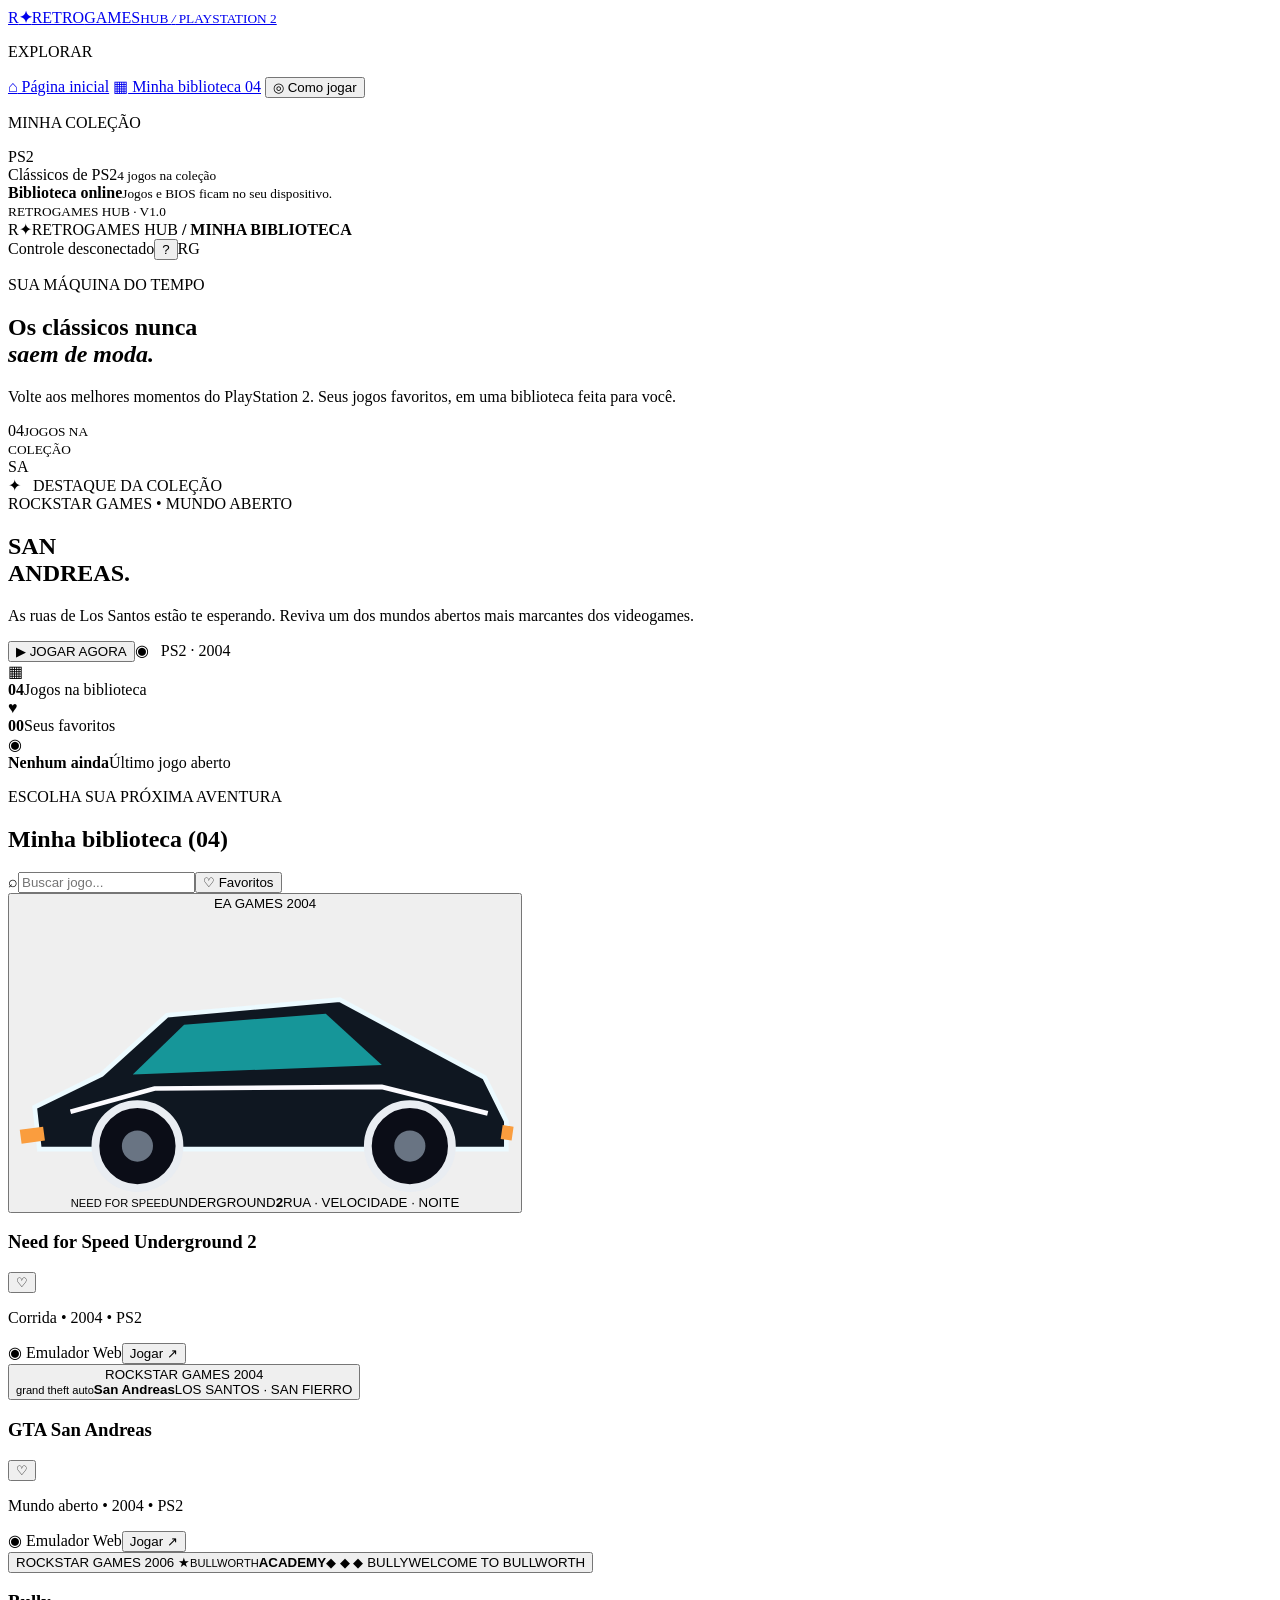
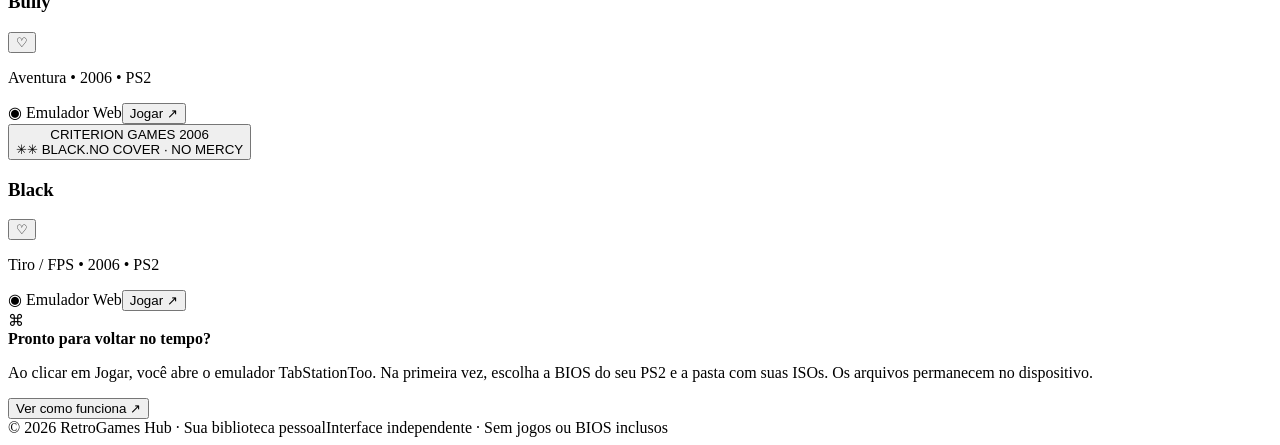
==== retrogames-hub/index.html @ 938aefea "feat(retrogames): add separate illustrated PS2 game library" ====
<!doctype html>
<html lang="pt-BR">
<head>
  <meta charset="utf-8">
  <meta name="viewport" content="width=device-width,initial-scale=1,viewport-fit=cover">
  <meta name="theme-color" content="#090b12">
  <meta name="description" content="RetroGames Hub: sua biblioteca pessoal dos clássicos de PlayStation 2, com acesso ao emulador que roda no navegador.">
  <meta name="robots" content="noindex,nofollow">
  <meta name="apple-mobile-web-app-capable" content="yes">
  <meta name="apple-mobile-web-app-status-bar-style" content="black-translucent">
  <meta name="apple-mobile-web-app-title" content="RetroGames Hub">
  <link rel="manifest" href="./manifest.webmanifest">
  <link rel="icon" href="./icon.svg" type="image/svg+xml">
  <link rel="apple-touch-icon" href="./icon.svg">
  <link rel="stylesheet" href="./styles.css">
  <script src="./app.js" defer></script>
  <title>RetroGames Hub — Seus clássicos de PS2</title>
</head>
<body>
<div class="shell" id="inicio">
  <aside class="sidebar">
    <a class="brand" href="#inicio" aria-label="RetroGames Hub, início"><span class="brand-mark"><span>R</span><b>✦</b></span><span class="brand-words">RETRO<span>GAMES</span><small>HUB <em>/</em> PLAYSTATION 2</small></span></a>
    <p class="nav-heading">EXPLORAR</p>
    <nav aria-label="Menu principal">
      <a class="nav-item current" href="#inicio"><span class="nav-glyph">⌂</span> Página inicial</a>
      <a class="nav-item" href="#biblioteca"><span class="nav-glyph">▦</span> Minha biblioteca <span class="nav-number">04</span></a>
      <button class="nav-item" type="button" data-help><span class="nav-glyph">◎</span> Como jogar</button>
    </nav>
    <p class="nav-heading nav-sub">MINHA COLEÇÃO</p>
    <div class="collection-item"><div class="collection-thumb">PS<span>2</span></div><div>Clássicos de PS2<small>4 jogos na coleção</small></div></div>
    <div class="sidebar-bottom">
      <div class="side-online"><i></i><div><strong>Biblioteca online</strong><small>Jogos e BIOS ficam no seu dispositivo.</small></div></div>
      <small class="side-copy">RETROGAMES HUB · V1.0</small>
    </div>
  </aside>

  <div class="main-column">
    <header class="topbar">
      <div class="top-left"><span class="top-mobile-mark">R<span>✦</span></span><span class="location-label">RETROGAMES HUB <b>/</b> <strong>MINHA BIBLIOTECA</strong></span></div>
      <div class="top-actions"><span class="pad-status" id="pad-status"><i></i><span>Controle desconectado</span></span><button class="circle-btn" title="Como jogar" aria-label="Como jogar" type="button" data-help>?</button><span class="profile-dot">RG</span></div>
    </header>

    <main class="content">
      <section class="welcome" aria-label="Boas-vindas">
        <div><p class="eyebrow"><span class="eyebrow-line"></span> SUA MÁQUINA DO TEMPO</p><h1>Os clássicos nunca<br><em>saem de moda.</em></h1><p class="welcome-sub">Volte aos melhores momentos do PlayStation 2. Seus jogos favoritos, em uma biblioteca feita para você.</p></div>
        <div class="count-box" aria-label="4 jogos na biblioteca"><span>04</span><small>JOGOS NA<br>COLEÇÃO</small></div>
      </section>

      <section class="featured" aria-label="Jogo em destaque">
        <div class="feature-art" aria-hidden="true">
          <div class="sun"></div><div class="mountains"></div><div class="skyline"></div><div class="palm left-palm"><span></span></div><div class="palm right-palm"><span></span></div>
          <div class="feature-sign">SA</div><div class="ground-grid"></div>
        </div>
        <div class="featured-content">
          <span class="feature-kicker">✦ &nbsp; DESTAQUE DA COLEÇÃO</span>
          <div class="feature-studio">ROCKSTAR GAMES <span>•</span> MUNDO ABERTO</div>
          <h2>SAN<br>ANDREAS<span>.</span></h2>
          <p>As ruas de Los Santos estão te esperando. Reviva um dos mundos abertos mais marcantes dos videogames.</p>
          <div class="feature-actions"><button class="btn-primary" type="button" data-play="san-andreas"><span>▶</span> JOGAR AGORA</button><span class="feature-platform">◉ &nbsp; PS2 · 2004</span></div>
        </div>
      </section>

      <section class="stats" aria-label="Resumo da coleção">
        <div class="stat"><span class="stat-icon violet">▦</span><div><strong>04</strong><span>Jogos na biblioteca</span></div></div>
        <div class="stat"><span class="stat-icon orange">♥</span><div><strong id="favorite-count">00</strong><span>Seus favoritos</span></div></div>
        <div class="stat"><span class="stat-icon mint">◉</span><div><strong id="last-played">Nenhum ainda</strong><span>Último jogo aberto</span></div></div>
      </section>

      <section class="library" id="biblioteca">
        <div class="library-top">
          <div><p class="eyebrow section-eyebrow">ESCOLHA SUA PRÓXIMA AVENTURA</p><h2>Minha biblioteca <span>(04)</span></h2></div>
          <div class="library-controls"><label class="search"><span aria-hidden="true">⌕</span><input id="search" type="search" placeholder="Buscar jogo..." aria-label="Buscar jogo"></label><button class="btn-filter" id="favorites-filter" type="button" aria-pressed="false">♡ Favoritos</button></div>
        </div>

        <div class="game-grid">
          <article class="game" data-id="nfs" data-search="need for speed underground 2 nfs carros corrida">
            <button class="cover cover-nfs" type="button" data-play="nfs" aria-label="Abrir Need for Speed Underground 2 no emulador">
              <span class="cover-studio">EA GAMES <span>2004</span></span>
              <span class="nfs-streak streak-one"></span><span class="nfs-streak streak-two"></span><span class="nfs-streak streak-three"></span>
              <svg class="cover-illustration car-art" viewBox="0 0 320 180" aria-hidden="true"><path d="M12 126 L55 105 L97 67 L208 57 L262 86 L301 107 L315 135 L315 153 L15 153 Z" fill="#0f1721" stroke="#ecfaff" stroke-width="3"/><path d="M108 73 L199 66 L235 99 L75 105 Z" fill="#18a5a7" opacity=".9"/><path d="M35 129 L89 114 L235 113 L303 130" fill="none" stroke="#fcfbff" stroke-width="3"/><circle cx="78" cy="151" r="27" fill="#0b0d17" stroke="#e9edf2" stroke-width="5"/><circle cx="253" cy="151" r="27" fill="#0b0d17" stroke="#e9edf2" stroke-width="5"/><circle cx="78" cy="151" r="10" fill="#697483"/><circle cx="253" cy="151" r="10" fill="#697483"/><path d="M18 143 L3 145 M312 142 L319 143" stroke="#fa9d3e" stroke-width="9"/></svg>
              <span class="nfs-wordmark"><small>NEED FOR SPEED</small>UNDERGROUND<b>2</b></span><span class="cover-footer">RUA · VELOCIDADE · NOITE</span>
            </button>
            <div class="game-info"><div class="game-titleline"><h3>Need for Speed Underground 2</h3><button class="heart" type="button" data-favorite="nfs" aria-label="Favoritar Need for Speed Underground 2" aria-pressed="false">♡</button></div><p>Corrida <span>•</span> 2004 <span>•</span> PS2</p><div class="game-bottom"><span class="game-engine">◉ Emulador Web</span><button class="btn-play" type="button" data-play="nfs">Jogar ↗</button></div></div>
          </article>

          <article class="game" data-id="san-andreas" data-search="grand theft auto gta san andreas mundo aberto aventura">
            <button class="cover cover-gta" type="button" data-play="san-andreas" aria-label="Abrir GTA San Andreas no emulador">
              <span class="cover-studio">ROCKSTAR GAMES <span>2004</span></span>
              <div class="gta-sun"></div><div class="gta-buildings"></div><div class="gta-palm one"></div><div class="gta-palm two"></div>
              <span class="gta-wordmark"><small>grand theft auto</small><b>San Andreas</b></span><span class="cover-footer">LOS SANTOS · SAN FIERRO</span>
            </button>
            <div class="game-info"><div class="game-titleline"><h3>GTA San Andreas</h3><button class="heart" type="button" data-favorite="san-andreas" aria-label="Favoritar GTA San Andreas" aria-pressed="false">♡</button></div><p>Mundo aberto <span>•</span> 2004 <span>•</span> PS2</p><div class="game-bottom"><span class="game-engine">◉ Emulador Web</span><button class="btn-play" type="button" data-play="san-andreas">Jogar ↗</button></div></div>
          </article>

          <article class="game" data-id="bully" data-search="bully escola rockstar aventura bullworth">
            <button class="cover cover-bully" type="button" data-play="bully" aria-label="Abrir Bully no emulador">
              <span class="cover-studio">ROCKSTAR GAMES <span>2006</span></span><span class="bully-ring ring-one"></span><span class="bully-ring ring-two"></span>
              <span class="bully-crest"><span>★</span><small>BULLWORTH</small><b>ACADEMY</b><span class="crest-checker">◆ ◆ ◆</span></span>
              <span class="bully-wordmark">BULLY</span><span class="cover-footer">WELCOME TO BULLWORTH</span>
            </button>
            <div class="game-info"><div class="game-titleline"><h3>Bully</h3><button class="heart" type="button" data-favorite="bully" aria-label="Favoritar Bully" aria-pressed="false">♡</button></div><p>Aventura <span>•</span> 2006 <span>•</span> PS2</p><div class="game-bottom"><span class="game-engine">◉ Emulador Web</span><button class="btn-play" type="button" data-play="bully">Jogar ↗</button></div></div>
          </article>

          <article class="game" data-id="black" data-search="black criterion shooter fps tiro ação">
            <button class="cover cover-black" type="button" data-play="black" aria-label="Abrir Black no emulador">
              <span class="cover-studio">CRITERION GAMES <span>2006</span></span><div class="target-ring ring-a"></div><div class="target-ring ring-b"></div><div class="target-ring ring-c"></div><div class="target-cross"></div><span class="bullet-spark spark-a">✳</span><span class="bullet-spark spark-b">✳</span>
              <span class="black-wordmark">BLACK<span>.</span></span><span class="cover-footer">NO COVER · NO MERCY</span>
            </button>
            <div class="game-info"><div class="game-titleline"><h3>Black</h3><button class="heart" type="button" data-favorite="black" aria-label="Favoritar Black" aria-pressed="false">♡</button></div><p>Tiro / FPS <span>•</span> 2006 <span>•</span> PS2</p><div class="game-bottom"><span class="game-engine">◉ Emulador Web</span><button class="btn-play" type="button" data-play="black">Jogar ↗</button></div></div>
          </article>
        </div>
        <div class="empty" id="empty" hidden><span>⌕</span><h3>Nenhum jogo encontrado</h3><p>Tente outra busca ou remova o filtro de favoritos.</p></div>
      </section>

      <section class="tip-strip"><div class="tip-symbol">⌘</div><div><strong>Pronto para voltar no tempo?</strong><p>Ao clicar em Jogar, você abre o emulador TabStationToo. Na primeira vez, escolha a BIOS do seu PS2 e a pasta com suas ISOs. Os arquivos permanecem no dispositivo.</p></div><button type="button" data-help>Ver como funciona ↗</button></section>
    </main>
    <footer class="footer"><span>© 2026 RetroGames Hub · Sua biblioteca pessoal</span><span>Interface independente · Sem jogos ou BIOS inclusos</span></footer>
  </div>
</div>

<dialog id="help-dialog" class="dialog">
  <div class="modal-head"><span class="modal-label">GUIA RÁPIDO</span><button type="button" class="close-modal" aria-label="Fechar" data-close>✕</button></div>
  <h2>Como jogar no navegador</h2>
  <p class="modal-intro">O RetroGames Hub é sua biblioteca. A emulação acontece no <strong>TabStationToo</strong>, em uma nova aba, sem instalar um programa no computador.</p>
  <ol class="steps">
    <li><b>1</b><div><strong>Tenha seus próprios arquivos</strong><span>Uma BIOS extraída do seu PS2 e ISOs criadas a partir dos seus discos originais.</span></div></li>
    <li><b>2</b><div><strong>Clique em Jogar</strong><span>O emulador abre em uma nova aba. Ele não recebe automaticamente o jogo escolhido nesta biblioteca.</span></div></li>
    <li><b>3</b><div><strong>Selecione a BIOS e a ISO</strong><span>Na biblioteca do emulador, escolha a BIOS e a pasta com seus jogos. Depois coloque o disco desejado e inicie.</span></div></li>
    <li><b>4</b><div><strong>Use teclado ou controle</strong><span>O emulador aceita teclado e controles compatíveis. Os salvamentos ficam no navegador do emulador.</span></div></li>
  </ol>
  <div class="modal-note"><strong>Importante:</strong> o projeto não inclui BIOS, ISOs ou os jogos. O emulador é experimental; compatibilidade e desempenho variam, e atualmente ele não suporta celulares.</div>
  <div class="modal-actions"><button type="button" class="btn-secondary" data-close>Voltar à biblioteca</button><a class="btn-primary button-link" href="https://tabstationtoo.github.io/TabStationToo/" target="_blank" rel="noopener noreferrer">Abrir emulador ↗</a></div>
</dialog>
<div id="toast" class="toast" role="status" aria-live="polite"></div>
</body>
</html>
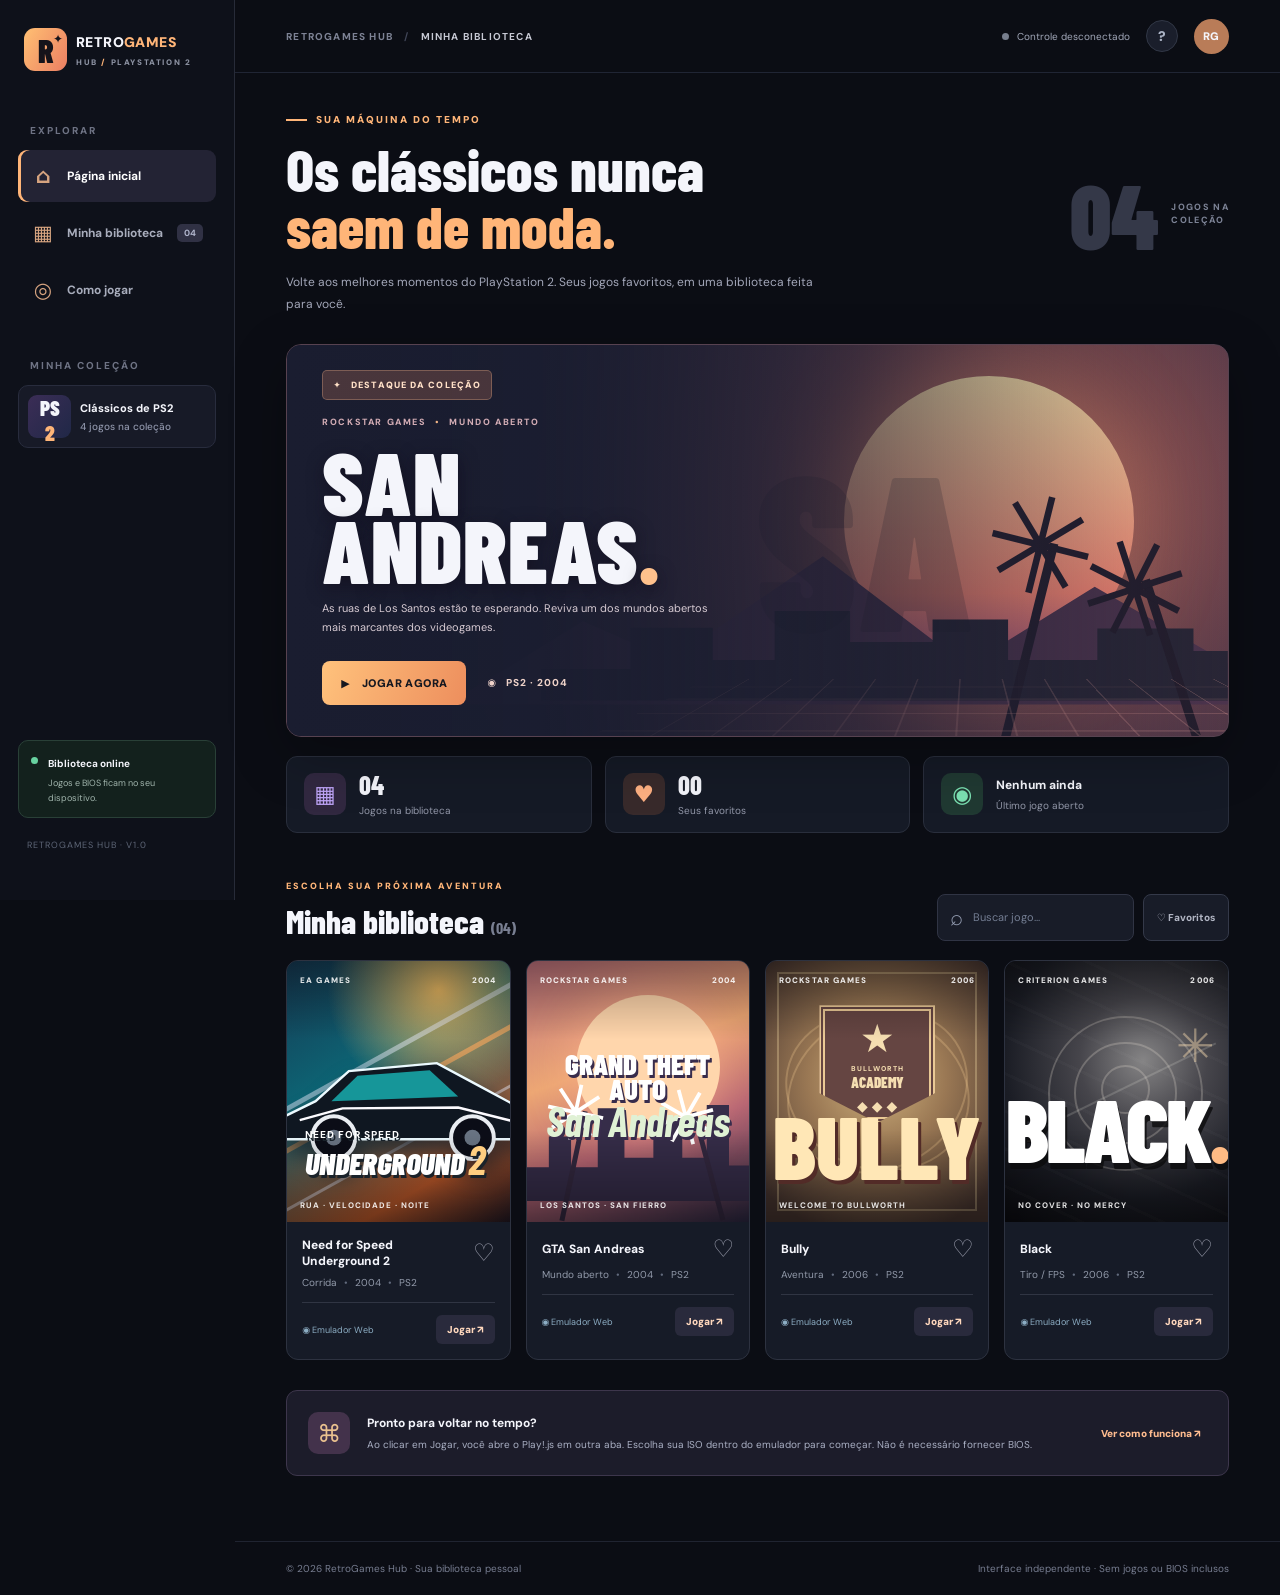
==== commit f8b82433: "fix(retrogames): use Play!.js without external BIOS" ====
--- a/retrogames-hub/index.html
+++ b/retrogames-hub/index.html
@@ -112,7 +112,7 @@
         <div class="empty" id="empty" hidden><span>⌕</span><h3>Nenhum jogo encontrado</h3><p>Tente outra busca ou remova o filtro de favoritos.</p></div>
       </section>
 
-      <section class="tip-strip"><div class="tip-symbol">⌘</div><div><strong>Pronto para voltar no tempo?</strong><p>Ao clicar em Jogar, você abre o emulador TabStationToo. Na primeira vez, escolha a BIOS do seu PS2 e a pasta com suas ISOs. Os arquivos permanecem no dispositivo.</p></div><button type="button" data-help>Ver como funciona ↗</button></section>
+      <section class="tip-strip"><div class="tip-symbol">⌘</div><div><strong>Pronto para voltar no tempo?</strong><p>Ao clicar em Jogar, você abre o Play!.js em outra aba. Escolha sua ISO dentro do emulador para começar. Não é necessário fornecer BIOS.</p></div><button type="button" data-help>Ver como funciona ↗</button></section>
     </main>
     <footer class="footer"><span>© 2026 RetroGames Hub · Sua biblioteca pessoal</span><span>Interface independente · Sem jogos ou BIOS inclusos</span></footer>
   </div>
@@ -121,15 +121,15 @@
 <dialog id="help-dialog" class="dialog">
   <div class="modal-head"><span class="modal-label">GUIA RÁPIDO</span><button type="button" class="close-modal" aria-label="Fechar" data-close>✕</button></div>
   <h2>Como jogar no navegador</h2>
-  <p class="modal-intro">O RetroGames Hub é sua biblioteca. A emulação acontece no <strong>TabStationToo</strong>, em uma nova aba, sem instalar um programa no computador.</p>
+  <p class="modal-intro">O RetroGames Hub é sua biblioteca. A emulação acontece no <strong>Play!.js</strong>, em uma nova aba, sem instalar um programa no computador. Esse emulador não precisa de BIOS.</p>
   <ol class="steps">
-    <li><b>1</b><div><strong>Tenha seus próprios arquivos</strong><span>Uma BIOS extraída do seu PS2 e ISOs criadas a partir dos seus discos originais.</span></div></li>
-    <li><b>2</b><div><strong>Clique em Jogar</strong><span>O emulador abre em uma nova aba. Ele não recebe automaticamente o jogo escolhido nesta biblioteca.</span></div></li>
-    <li><b>3</b><div><strong>Selecione a BIOS e a ISO</strong><span>Na biblioteca do emulador, escolha a BIOS e a pasta com seus jogos. Depois coloque o disco desejado e inicie.</span></div></li>
-    <li><b>4</b><div><strong>Use teclado ou controle</strong><span>O emulador aceita teclado e controles compatíveis. Os salvamentos ficam no navegador do emulador.</span></div></li>
+    <li><b>1</b><div><strong>Tenha seus próprios arquivos</strong><span>Uma ISO criada a partir de um disco original de PS2 que você possui. Não é necessário fornecer BIOS ao Play!.js.</span></div></li>
+    <li><b>2</b><div><strong>Clique em Jogar</strong><span>O Play!.js abre em uma nova aba. Ele não recebe automaticamente a ISO do jogo escolhido nesta biblioteca.</span></div></li>
+    <li><b>3</b><div><strong>Selecione a ISO</strong><span>No Play!.js, escolha a imagem ISO do seu jogo. O navegador lerá esse arquivo localmente.</span></div></li>
+    <li><b>4</b><div><strong>Use teclado ou controle</strong><span>O Play!.js mostra os controles do teclado na página. O suporte a controles físicos e salvamentos na versão web pode variar.</span></div></li>
   </ol>
-  <div class="modal-note"><strong>Importante:</strong> o projeto não inclui BIOS, ISOs ou os jogos. O emulador é experimental; compatibilidade e desempenho variam, e atualmente ele não suporta celulares.</div>
-  <div class="modal-actions"><button type="button" class="btn-secondary" data-close>Voltar à biblioteca</button><a class="btn-primary button-link" href="https://tabstationtoo.github.io/TabStationToo/" target="_blank" rel="noopener noreferrer">Abrir emulador ↗</a></div>
+  <div class="modal-note"><strong>Importante:</strong> o projeto não inclui ISOs nem jogos. O Play!.js usa uma BIOS de alto nível integrada e é experimental: compatibilidade e desempenho variam. Prefira um computador com Chrome ou Firefox atualizado.</div>
+  <div class="modal-actions"><button type="button" class="btn-secondary" data-close>Voltar à biblioteca</button><a class="btn-primary button-link" href="https://playjs.purei.org/" target="_blank" rel="noopener noreferrer">Abrir emulador ↗</a></div>
 </dialog>
 <div id="toast" class="toast" role="status" aria-live="polite"></div>
 </body>
--- a/retrogames-hub/styles.css
+++ b/retrogames-hub/styles.css
@@ -0,0 +1,18 @@
+@import url('https://fonts.googleapis.com/css2?family=Barlow+Condensed:wght@600;700;800;900&family=DM+Sans:wght@400;500;600;700;800&display=swap');
+:root{color-scheme:dark;--bg:#0b0d14;--surface:#141823;--line:#2c3040;--muted:#9298aa;--orange:#ffb578;--fg:#f4f5fb;--font:'DM Sans',system-ui,sans-serif;--display:'Barlow Condensed','Arial Narrow',Impact,sans-serif}
+*{box-sizing:border-box}html{scroll-behavior:smooth}body{margin:0;min-width:320px;background:var(--bg);color:var(--fg);font:14px var(--font);-webkit-font-smoothing:antialiased}button,input{font:inherit}button{cursor:pointer}a{color:inherit;text-decoration:none}button:focus-visible,a:focus-visible,input:focus-visible{outline:3px solid #a39cfa;outline-offset:3px}.shell{display:grid;grid-template-columns:235px minmax(0,1fr);min-height:100vh}
+.sidebar{background:#0e111a;border-right:1px solid #272b38;position:sticky;top:0;height:100vh;padding:28px 18px;display:flex;flex-direction:column;gap:0}.brand{display:flex;align-items:center;gap:9px;margin:0 6px 53px}.brand-mark,.top-mobile-mark{position:relative;width:43px;height:43px;display:grid;place-items:center;border-radius:11px;background:linear-gradient(120deg,#ffc073,#eb7e62);font:900 32px var(--display);color:#16131a}.brand-mark b,.top-mobile-mark span{position:absolute;font:900 12px var(--font);top:3px;right:4px}.brand-words{font-weight:900;font-size:14px;letter-spacing:.4px}.brand-words>span{color:var(--orange)}.brand-words small{display:block;color:#8b91a1;font-size:8px;letter-spacing:1.6px;margin-top:6px}.brand-words em{color:var(--orange);font-style:normal}.nav-heading{font-size:10px;letter-spacing:2px;color:#6e7384;font-weight:800;margin:0 12px 13px}.nav-sub{margin-top:43px}.sidebar nav{display:grid;gap:5px}.nav-item{display:flex;gap:12px;align-items:center;border:0;background:transparent;color:#a8adbc;text-align:left;width:100%;padding:12px 13px;border-radius:9px;font-weight:700;font-size:12px}.nav-item:hover,.nav-item.current{background:#232334;color:white}.nav-item.current{box-shadow:inset 3px 0 var(--orange)}.nav-glyph{font-size:21px;width:24px;text-align:center;color:#d5a37f}.nav-number{margin-left:auto;background:#303144;padding:3px 7px;border-radius:5px;color:#b1b6cd;font-size:9px}.collection-item{display:flex;align-items:center;gap:9px;background:#171a27;border:1px solid #282c3d;border-radius:10px;padding:9px;font-size:11px;font-weight:800}.collection-thumb{display:grid;place-items:center;width:43px;height:43px;background:linear-gradient(130deg,#3b2d56,#202847);border-radius:9px;font:900 21px var(--display)}.collection-thumb span{color:var(--orange)}.collection-item small{display:block;font-size:10px;color:#8f95aa;margin-top:5px;font-weight:500}.sidebar-bottom{margin-top:auto}.side-online{background:#13211d;border:1px solid #294037;padding:12px;border-radius:10px;display:flex;gap:10px}.side-online i,.pad-status i{background:#68d2a0;border-radius:50%;width:7px;height:7px;margin-top:4px;flex-shrink:0}.side-online strong{font-size:10px}.side-online small{display:block;font-size:9px;color:#a0b4ac;line-height:1.6;margin-top:5px}.side-copy{display:block;font-size:9px;color:#5e6677;letter-spacing:1px;margin:21px 9px}
+.main-column{min-width:0;display:flex;flex-direction:column}.topbar{height:73px;border-bottom:1px solid #202534;padding:0 clamp(20px,4vw,58px);display:flex;justify-content:space-between;align-items:center}.top-left,.top-actions{display:flex;gap:16px;align-items:center}.top-mobile-mark{display:none}.location-label{font-size:10px;font-weight:800;letter-spacing:1.2px;color:#7d8294}.location-label b{padding:0 8px;color:#414658}.location-label strong{color:#c7c9d4}.pad-status{font-size:10px;color:#a2a8b9;display:flex;gap:8px;align-items:center}.pad-status i{background:#777e8d;margin:0}.pad-status.connected i{background:#69dca9;box-shadow:0 0 8px #69dca9}.circle-btn{border:1px solid #313746;color:#aab2c4;border-radius:50%;width:32px;height:32px;background:#1a1e2b;font-weight:900}.profile-dot{border-radius:50%;background:#b97c58;display:grid;place-items:center;width:35px;height:35px;font-size:11px;font-weight:900}
+.content{flex:1;max-width:1560px;width:100%;padding:40px clamp(20px,4vw,58px) 65px;margin:auto}.welcome{display:flex;justify-content:space-between;align-items:center;gap:18px;margin-bottom:29px}.eyebrow{display:flex;align-items:center;gap:9px;color:var(--orange);font-size:10px;letter-spacing:2px;font-weight:900;margin:0 0 15px}.eyebrow-line{width:21px;height:2px;background:var(--orange)}.welcome h1{font:800 clamp(40px,4.6vw,66px)/.96 var(--display);margin:0}.welcome h1 em{font-style:normal;color:var(--orange)}.welcome-sub{line-height:1.8;font-size:12px;color:#a3a7b9;max-width:550px;margin:18px 0 0}.count-box{display:flex;align-items:center;gap:12px}.count-box>span{color:#343848;font:900 90px/.9 var(--display)}.count-box small{font-size:9px;letter-spacing:1.3px;color:#7c8295;font-weight:800;line-height:1.5}
+.featured{position:relative;min-height:335px;overflow:hidden;isolation:isolate;border-radius:15px;border:1px solid #574250;background:radial-gradient(circle at 78% 40%,#bd665a,#573a49 36%,#1c2033 75%);box-shadow:0 18px 55px #0004}.featured::after{content:'';position:absolute;inset:0;background:linear-gradient(90deg,#1a1d30 0%,#1a1d30f5 27%,#1a1d3099 60%,transparent 100%);z-index:1}.featured-content{position:relative;z-index:3;padding:25px 35px 31px;max-width:560px}.feature-kicker{display:inline-block;padding:8px 10px;border:1px solid #cb9a7c66;background:#a76a5655;color:#ffe0c7;font-size:9px;letter-spacing:1.1px;border-radius:5px;font-weight:900}.feature-studio{color:#d3adb5;font-weight:800;letter-spacing:1.6px;font-size:9px;margin-top:16px}.feature-studio span{color:#f1b485;padding:0 5px}.featured h2{font:900 clamp(69px,7vw,107px)/.76 var(--display);letter-spacing:1px;margin:18px 0 17px;text-shadow:1px 5px 17px #110c1b99}.featured h2 span{color:#ffc18c}.featured-content>p{font-size:11px;line-height:1.7;color:#d7cbd3;max-width:390px}.feature-actions{display:flex;align-items:center;gap:21px;margin-top:24px}.btn-primary{border:0;border-radius:8px;background:linear-gradient(110deg,#ffc27c,#ed8e5d);color:#161820;font-size:11px;font-weight:900;letter-spacing:.4px;padding:15px 19px;display:inline-flex;gap:12px;align-items:center;justify-content:center}.btn-primary:hover{filter:brightness(1.08);transform:translateY(-1px)}.feature-platform{color:#efd3c9;font-size:10px;font-weight:800;letter-spacing:1px}
+.feature-art{position:absolute;inset:0;overflow:hidden}.sun{position:absolute;width:290px;height:290px;border-radius:50%;right:10%;top:8%;background:linear-gradient(#ffe4a9,#f78673 75%,#a8577a);box-shadow:0 0 85px #fda57470}.mountains{position:absolute;bottom:8%;right:-2%;width:85%;height:52%;background:#4c344d;clip-path:polygon(0 100%,17% 59%,28% 78%,47% 27%,65% 81%,81% 42%,100% 85%,100% 100%)}.skyline{position:absolute;bottom:9%;right:0;width:73%;height:90px;background:#292636;clip-path:polygon(0 65%,13% 65%,13% 19%,25% 19%,25% 55%,34% 55%,34% 0,45% 0,45% 35%,57% 35%,57% 10%,68% 10%,68% 55%,81% 55%,81% 20%,95% 20%,95% 45%,100% 45%,100% 100%,0 100%)}.palm{position:absolute;bottom:-10%;right:21%;width:9px;height:235px;background:#241e2d;transform:rotate(14deg)}.palm::before{content:'✳';position:absolute;font-size:135px;color:#241e2d;top:-80px;left:-65px}.right-palm{right:5%;transform:rotate(-18deg);height:200px}.feature-sign{position:absolute;right:27%;top:17%;font:900 220px var(--display);color:#1b1a2533}.ground-grid{position:absolute;inset:72% -10% -22% 35%;background:repeating-linear-gradient(0deg,transparent 0 27px,#ffb1a532 27px 29px),repeating-linear-gradient(90deg,transparent 0 55px,#ffb1a532 55px 57px);transform:perspective(220px) rotateX(52deg)}
+.stats{display:grid;grid-template-columns:repeat(3,1fr);gap:13px;margin-top:19px}.stat{min-width:0;display:flex;align-items:center;gap:13px;background:#151a26;border:1px solid #292e3c;border-radius:11px;padding:15px 17px}.stat-icon{width:42px;height:42px;flex-shrink:0;display:grid;place-items:center;border-radius:10px;font-size:23px}.stat-icon.violet{background:#312840;color:#bea4f6}.stat-icon.orange{background:#382a2b;color:#fdb082}.stat-icon.mint{background:#203932;color:#7be0b2}.stat strong{display:block;font:800 26px/1 var(--display);overflow:hidden;text-overflow:ellipsis;white-space:nowrap}.stat strong#last-played{font:800 12px var(--font);max-width:170px}.stat span:not(.stat-icon){display:block;font-size:10px;color:#9297a8;margin-top:6px}
+.library{margin-top:47px;scroll-margin-top:25px}.library-top{display:flex;justify-content:space-between;align-items:end;gap:18px;margin-bottom:19px}.section-eyebrow{font-size:9px;margin:0 0 9px}.library h2{font:800 33px var(--display);margin:0}.library h2 span{font:700 16px var(--display);color:#797f92}.library-controls{display:flex;gap:9px}.search{display:flex;align-items:center;gap:8px;border:1px solid #303444;background:#181c28;border-radius:8px;padding:8px 12px}.search>span{font-size:22px;color:#929bb0}.search input{border:0;background:transparent;color:#fff;font-size:11px;width:150px;outline:none}.search input::placeholder{color:#737d92}.btn-filter{border:1px solid #343949;background:#181c28;color:#b1b5c3;font-size:10px;font-weight:800;padding:12px 13px;border-radius:8px}.btn-filter.active{background:#3d2936;border-color:#986277;color:#ffbeda}
+.game-grid{display:grid;grid-template-columns:repeat(4,minmax(0,1fr));gap:15px}.game{min-width:0;background:#161b27;border:1px solid #2d3240;border-radius:12px;overflow:hidden;transition:transform .2s,box-shadow .2s,border-color .2s}.game:hover{transform:translateY(-5px);box-shadow:0 20px 35px #0006;border-color:#827185}.cover{position:relative;isolation:isolate;display:block;width:100%;aspect-ratio:4/4.7;border:0;overflow:hidden;padding:0;color:#fff;text-align:left}.cover::after{content:'';position:absolute;inset:0;background:linear-gradient(180deg,#0005,transparent 30%,transparent 65%,#0006);z-index:3;pointer-events:none}.cover-studio{position:absolute;top:14px;left:13px;right:13px;display:flex;justify-content:space-between;font-size:8px;letter-spacing:1.1px;font-weight:900;z-index:4;color:#fffd}.cover-footer{position:absolute;left:13px;bottom:12px;letter-spacing:1px;font-size:8px;font-weight:800;z-index:4;color:#fffd}.cover-nfs{background:radial-gradient(circle at 68% 11%,#e8b761 0%,transparent 40%),linear-gradient(150deg,#163953,#0d6373 37%,#ba582a 78%,#201722)}.nfs-streak{position:absolute;background:#e7ebfc77;height:5px;width:150%;left:-10%;transform:rotate(-29deg)}.streak-one{top:25%}.streak-two{top:41%;background:#ffa95c99}.streak-three{top:64%;height:3px}.car-art{position:absolute;width:114%;left:-7%;top:22%;filter:drop-shadow(6px 13px 11px #11202bbb)}.nfs-wordmark{position:absolute;left:8%;bottom:17%;z-index:4;font:900 clamp(21px,2.4vw,40px)/.88 var(--display);font-style:italic;text-shadow:2px 3px #19222a}.nfs-wordmark small{display:block;font:800 10px var(--font);letter-spacing:1px}.nfs-wordmark b{color:#ffce80;font-size:1.35em;margin-left:4px}
+.cover-gta{background:linear-gradient(160deg,#be727e 0%,#eda774 39%,#b76573 65%,#2a2741 100%)}.gta-sun{position:absolute;top:13%;left:22%;width:65%;aspect-ratio:1;background:#ffd6ac;border-radius:50%;box-shadow:0 0 45px #ffaf9199}.gta-buildings{position:absolute;bottom:8%;left:0;right:0;height:37%;background:#362d49;clip-path:polygon(0 65%,10% 65%,10% 33%,20% 33%,20% 65%,32% 65%,32% 4%,44% 4%,44% 55%,57% 55%,57% 17%,70% 17%,70% 55%,81% 55%,81% 0,91% 0,91% 63%,100% 63%,100% 100%,0 100%)}.gta-palm{position:absolute;bottom:0;left:20%;height:43%;width:5px;background:#33283f;transform:rotate(12deg)}.gta-palm::before{position:absolute;content:'✳';font-size:77px;top:-45px;left:-39px}.gta-palm.two{left:auto;right:17%;transform:rotate(-15deg)}.gta-wordmark{position:absolute;z-index:4;left:4%;right:4%;top:35%;font:900 clamp(27px,3.3vw,51px)/.86 var(--display);text-align:center;text-shadow:2px 3px #382c4c}.gta-wordmark small{display:block;font-size:.68em;text-transform:uppercase}.gta-wordmark b{display:block;font-style:italic;color:#e0f1d5}
+.cover-bully{background:radial-gradient(circle at 50% 45%,#d1b37e 0,#9a7854 38%,#44332e 88%)}.cover-bully::before{content:'';position:absolute;inset:11px;border:2px solid #f1d8a355}.bully-ring{position:absolute;inset:20% 8%;border:2px solid #eac38a4d;border-radius:50%;transform:rotate(18deg)}.ring-two{transform:rotate(-28deg)}.bully-crest{position:absolute;top:17%;left:24%;width:52%;height:45%;background:#654542;border:6px double #eac995;clip-path:polygon(0 0,100% 0,100% 75%,50% 100%,0 75%);display:flex;flex-direction:column;align-items:center;justify-content:center;color:#f5deb1}.bully-crest>span:first-child{font-size:39px}.bully-crest small{font-size:7px;font-weight:800;letter-spacing:1px}.bully-crest b{font:900 15px var(--display)}.crest-checker{margin-top:6px}.bully-wordmark{position:absolute;z-index:4;left:0;right:0;bottom:16%;text-align:center;font:900 clamp(58px,7vw,93px)/.8 var(--display);color:#ffe7b6;text-shadow:3px 4px #522b27}
+.cover-black{background:radial-gradient(circle at 62% 38%,#858485,#46454b 30%,#1b1d25 65%,#0b0b10)}.cover-black::before{content:'';position:absolute;inset:0;background:repeating-linear-gradient(25deg,transparent 0 31px,#ffffff05 31px 34px)}.target-ring{position:absolute;left:19%;top:21%;width:70%;aspect-ratio:1;border:2px solid #e1d9cd43;border-radius:50%}.ring-b{left:31%;top:31%;width:46%}.ring-c{left:43%;top:40%;width:22%}.target-cross{position:absolute;top:50%;left:0;right:0;height:2px;background:#f4f2e32b;transform:rotate(-26deg)}.bullet-spark{position:absolute;font-size:46px;color:#ffe2b4;opacity:.44}.spark-a{top:21%;right:6%}.spark-b{bottom:24%;left:9%;font-size:27px}.black-wordmark{position:absolute;z-index:4;top:43%;left:0;right:0;text-align:center;font:900 clamp(59px,7vw,90px) var(--display);letter-spacing:-3px;text-shadow:2px 6px #0b0b0dcc}.black-wordmark span{color:#ffbb84}
+.game-info{padding:15px}.game-titleline{display:flex;align-items:center;justify-content:space-between;gap:5px}.game-titleline h3{font-size:12px;line-height:1.35;margin:0;font-weight:800}.heart{border:0;background:transparent;color:#9295a4;font-size:24px;line-height:1;padding:0 0 0 4px}.heart.active{color:#ff9bb9}.game-info p{margin:7px 0 13px;color:#929aaa;font-size:10px}.game-info p span{padding:0 4px;color:#616a7c}.game-bottom{display:flex;align-items:center;justify-content:space-between;border-top:1px solid #303543;padding-top:12px;gap:5px}.game-engine{font-size:9px;color:#8cadc3}.btn-play{border:0;background:#292a3c;color:#ffd8bd;border-radius:6px;font-size:10px;font-weight:900;padding:8px 11px}.btn-play:hover{background:#634c51}.empty{padding:40px;text-align:center;color:#aeb4c6}.empty>span{font-size:35px}.tip-strip{display:flex;align-items:center;gap:17px;margin-top:30px;padding:21px;background:#1c1c2a;border:1px solid #3d364c;border-radius:11px}.tip-symbol{width:42px;height:42px;border-radius:10px;background:#43324b;display:grid;place-items:center;color:#eac18f;font-size:24px;flex-shrink:0}.tip-strip strong{font-size:12px}.tip-strip p{font-size:10px;line-height:1.6;color:#aab0c4;margin:6px 0 0}.tip-strip button{margin-left:auto;white-space:nowrap;border:0;background:transparent;color:#ffbc8f;font-size:10px;font-weight:900}.footer{display:flex;justify-content:space-between;gap:15px;color:#777d90;border-top:1px solid #202431;font-size:10px;padding:20px clamp(20px,4vw,58px)}
+.dialog{width:min(580px,calc(100% - 30px));max-height:min(90vh,850px);overflow-y:auto;border:1px solid #55505d;border-radius:15px;background:#181c29;color:white;box-shadow:0 30px 120px #000a;padding:28px}.dialog::backdrop{background:#05070bcc;backdrop-filter:blur(7px)}.modal-head{display:flex;justify-content:space-between;align-items:center}.modal-label{font-size:10px;letter-spacing:1.5px;color:var(--orange);font-weight:900}.close-modal{border:0;background:#2e3140;color:#c3c7d1;border-radius:8px;padding:7px 11px}.dialog h2{font:900 40px var(--display);margin:13px 0}.modal-intro{font-size:12px;line-height:1.8;color:#b6bcce}.steps{padding:0;list-style:none;display:grid;gap:12px;margin:23px 0}.steps li{display:flex;gap:12px;align-items:flex-start}.steps li>b{flex-shrink:0;display:grid;place-items:center;background:#433449;color:#ffcca7;border-radius:9px;width:31px;height:31px;font-size:12px}.steps strong{display:block;font-size:12px;margin-bottom:5px}.steps span{font-size:11px;line-height:1.6;color:#aeb5c7}.modal-note{padding:13px;background:#302c35;border:1px solid #58484d;border-radius:9px;font-size:11px;line-height:1.7;color:#e0cbd0}.modal-actions{display:flex;justify-content:flex-end;gap:10px;flex-wrap:wrap;margin-top:23px}.btn-secondary{background:#2b3040;color:#d1d5e0;border:1px solid #464b5d;border-radius:8px;padding:12px 15px;font-size:11px;font-weight:900}.button-link{display:inline-flex;align-items:center}.toast{position:fixed;z-index:10;right:20px;bottom:20px;background:#2d2838;border:1px solid #8c6a83;color:white;padding:13px 18px;border-radius:10px;font-size:12px;box-shadow:0 10px 40px #0007;opacity:0;transform:translateY(12px);pointer-events:none;transition:.2s}.toast.show{opacity:1;transform:none}
+[hidden]{display:none!important}
+@media(max-width:1220px){.game-grid{grid-template-columns:repeat(2,minmax(0,1fr))}.cover{aspect-ratio:4/4}.nfs-wordmark{font-size:clamp(29px,4vw,50px)}.gta-wordmark{font-size:clamp(29px,4vw,51px)}.bully-wordmark,.black-wordmark{font-size:clamp(70px,8vw,110px)}}@media(max-width:850px){.shell{grid-template-columns:1fr}.sidebar{display:none}.topbar{height:64px}.top-mobile-mark{display:grid;width:34px;height:34px;font-size:26px}.location-label{display:none}.content{padding-top:28px}.pad-status span{display:none}.welcome h1{font-size:48px}}@media(max-width:540px){.count-box{display:none}.welcome h1{font-size:43px}.welcome-sub{font-size:11px}.featured{min-height:350px}.featured-content{padding:26px 22px}.featured::after{background:linear-gradient(90deg,#1a1d30f5,#1a1d30a1 80%,transparent)}.featured h2{font-size:76px}.featured-content>p{max-width:300px}.feature-platform{display:none}.sun{right:-30%}.stats{grid-template-columns:1fr 1fr}.stats .stat:last-child{grid-column:span 2}.stat{padding:12px}.stat strong{font-size:22px}.library-top{align-items:stretch;flex-direction:column}.library-controls{width:100%}.search{flex:1}.search input{width:100%}.game-grid{gap:11px}.game-info{padding:11px}.game-titleline h3{font-size:11px}.game-info p{font-size:9px}.game-engine{font-size:8px}.btn-play{padding:7px}.nfs-wordmark{font-size:clamp(20px,5vw,31px)}.nfs-wordmark small{font-size:7px}.gta-wordmark{font-size:clamp(20px,5.5vw,33px)}.bully-wordmark,.black-wordmark{font-size:clamp(48px,12vw,70px)}.tip-strip{align-items:flex-start;flex-wrap:wrap}.tip-strip button{margin-left:60px}.footer{flex-direction:column;font-size:9px;gap:6px}}@media(prefers-reduced-motion:reduce){*,*::before,*::after{scroll-behavior:auto!important;transition:none!important}}
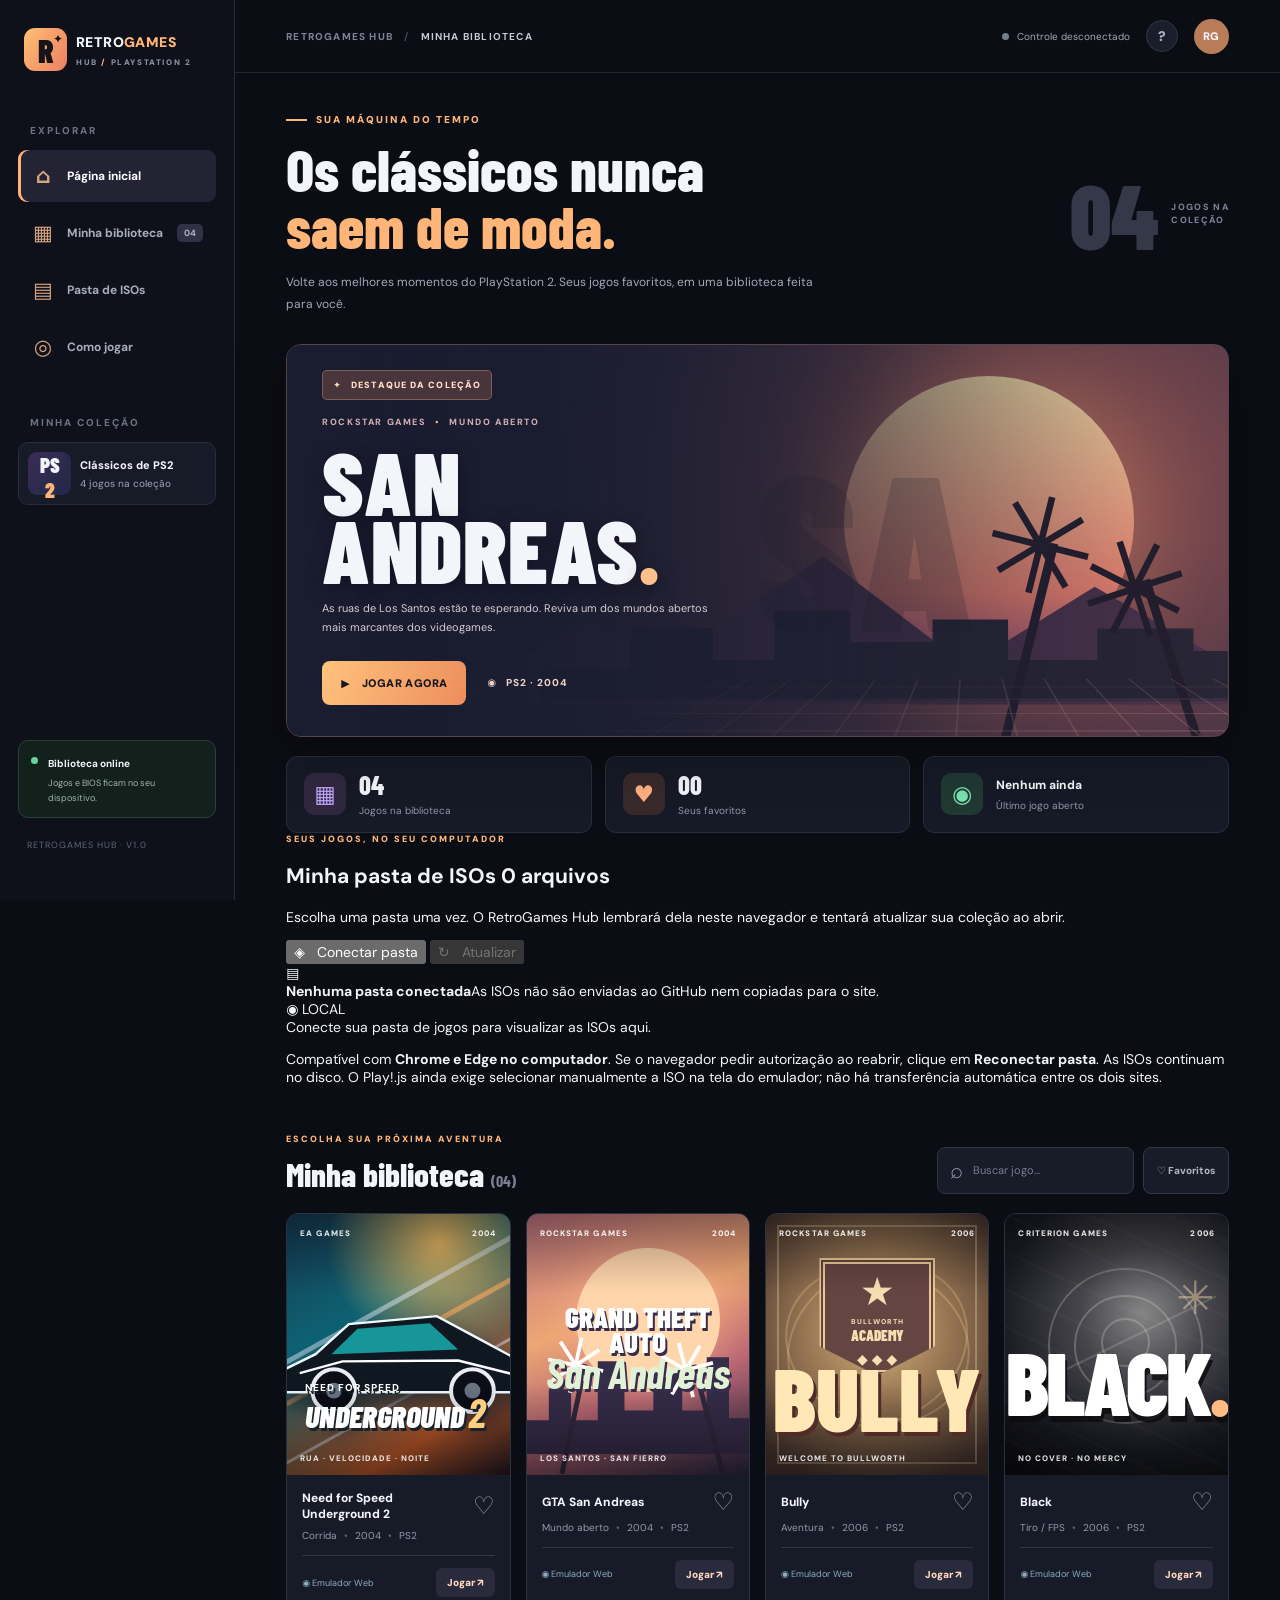
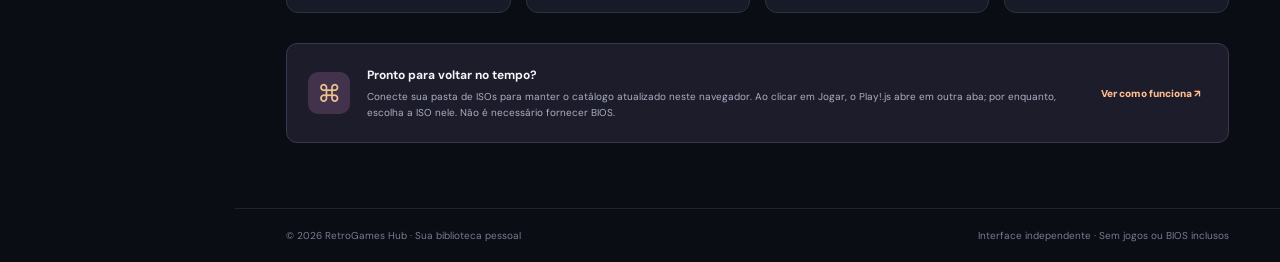
==== commit 3fa7d368: "feat(retrogames): add remembered local ISO folder browser interface" ====
--- a/retrogames-hub/index.html
+++ b/retrogames-hub/index.html
@@ -13,7 +13,9 @@
   <link rel="icon" href="./icon.svg" type="image/svg+xml">
   <link rel="apple-touch-icon" href="./icon.svg">
   <link rel="stylesheet" href="./styles.css">
+  <link rel="stylesheet" href="./iso-folder.css">
   <script src="./app.js" defer></script>
+  <script src="./iso-folder.js" defer></script>
   <title>RetroGames Hub — Seus clássicos de PS2</title>
 </head>
 <body>
@@ -24,6 +26,7 @@
     <nav aria-label="Menu principal">
       <a class="nav-item current" href="#inicio"><span class="nav-glyph">⌂</span> Página inicial</a>
       <a class="nav-item" href="#biblioteca"><span class="nav-glyph">▦</span> Minha biblioteca <span class="nav-number">04</span></a>
+      <a class="nav-item" href="#minhas-isos"><span class="nav-glyph">▤</span> Pasta de ISOs</a>
       <button class="nav-item" type="button" data-help><span class="nav-glyph">◎</span> Como jogar</button>
     </nav>
     <p class="nav-heading nav-sub">MINHA COLEÇÃO</p>
@@ -64,6 +67,27 @@
         <div class="stat"><span class="stat-icon violet">▦</span><div><strong>04</strong><span>Jogos na biblioteca</span></div></div>
         <div class="stat"><span class="stat-icon orange">♥</span><div><strong id="favorite-count">00</strong><span>Seus favoritos</span></div></div>
         <div class="stat"><span class="stat-icon mint">◉</span><div><strong id="last-played">Nenhum ainda</strong><span>Último jogo aberto</span></div></div>
+      </section>
+
+      <section class="iso-manager" id="minhas-isos" aria-label="Gerenciar pasta de jogos">
+        <div class="iso-manager-header">
+          <div>
+            <p class="eyebrow section-eyebrow">SEUS JOGOS, NO SEU COMPUTADOR</p>
+            <h2>Minha pasta de ISOs <span class="iso-count" id="iso-count">0 arquivos</span></h2>
+            <p class="iso-subtitle">Escolha uma pasta uma vez. O RetroGames Hub lembrará dela neste navegador e tentará atualizar sua coleção ao abrir.</p>
+          </div>
+          <div class="iso-manager-buttons">
+            <button class="iso-primary" id="iso-connect" type="button">◈ &nbsp; Conectar pasta</button>
+            <button class="iso-secondary" id="iso-refresh" type="button" disabled>↻ &nbsp; Atualizar</button>
+            <button class="iso-quiet" id="iso-disconnect" type="button" hidden>Desconectar</button>
+          </div>
+        </div>
+        <div class="iso-location"><span class="iso-folder-icon">▤</span><div><strong id="iso-folder-name">Nenhuma pasta conectada</strong><span id="iso-folder-status" role="status">As ISOs não são enviadas ao GitHub nem copiadas para o site.</span></div><span class="iso-storage-tag">◉ LOCAL</span></div>
+        <div class="iso-list" id="iso-list" aria-live="polite">
+          <div class="iso-empty">Conecte sua pasta de jogos para visualizar as ISOs aqui.</div>
+        </div>
+        <p class="iso-note">Compatível com <b>Chrome e Edge no computador</b>. Se o navegador pedir autorização ao reabrir, clique em <b>Reconectar pasta</b>. As ISOs continuam no disco. O Play!.js ainda exige selecionar manualmente a ISO na tela do emulador; não há transferência automática entre os dois sites.</p>
+        <input id="iso-folder-fallback" type="file" multiple webkitdirectory hidden aria-label="Selecionar pasta de ISOs">
       </section>
 
       <section class="library" id="biblioteca">
@@ -112,7 +136,7 @@
         <div class="empty" id="empty" hidden><span>⌕</span><h3>Nenhum jogo encontrado</h3><p>Tente outra busca ou remova o filtro de favoritos.</p></div>
       </section>
 
-      <section class="tip-strip"><div class="tip-symbol">⌘</div><div><strong>Pronto para voltar no tempo?</strong><p>Ao clicar em Jogar, você abre o Play!.js em outra aba. Escolha sua ISO dentro do emulador para começar. Não é necessário fornecer BIOS.</p></div><button type="button" data-help>Ver como funciona ↗</button></section>
+      <section class="tip-strip"><div class="tip-symbol">⌘</div><div><strong>Pronto para voltar no tempo?</strong><p>Conecte sua pasta de ISOs para manter o catálogo atualizado neste navegador. Ao clicar em Jogar, o Play!.js abre em outra aba; por enquanto, escolha a ISO nele. Não é necessário fornecer BIOS.</p></div><button type="button" data-help>Ver como funciona ↗</button></section>
     </main>
     <footer class="footer"><span>© 2026 RetroGames Hub · Sua biblioteca pessoal</span><span>Interface independente · Sem jogos ou BIOS inclusos</span></footer>
   </div>
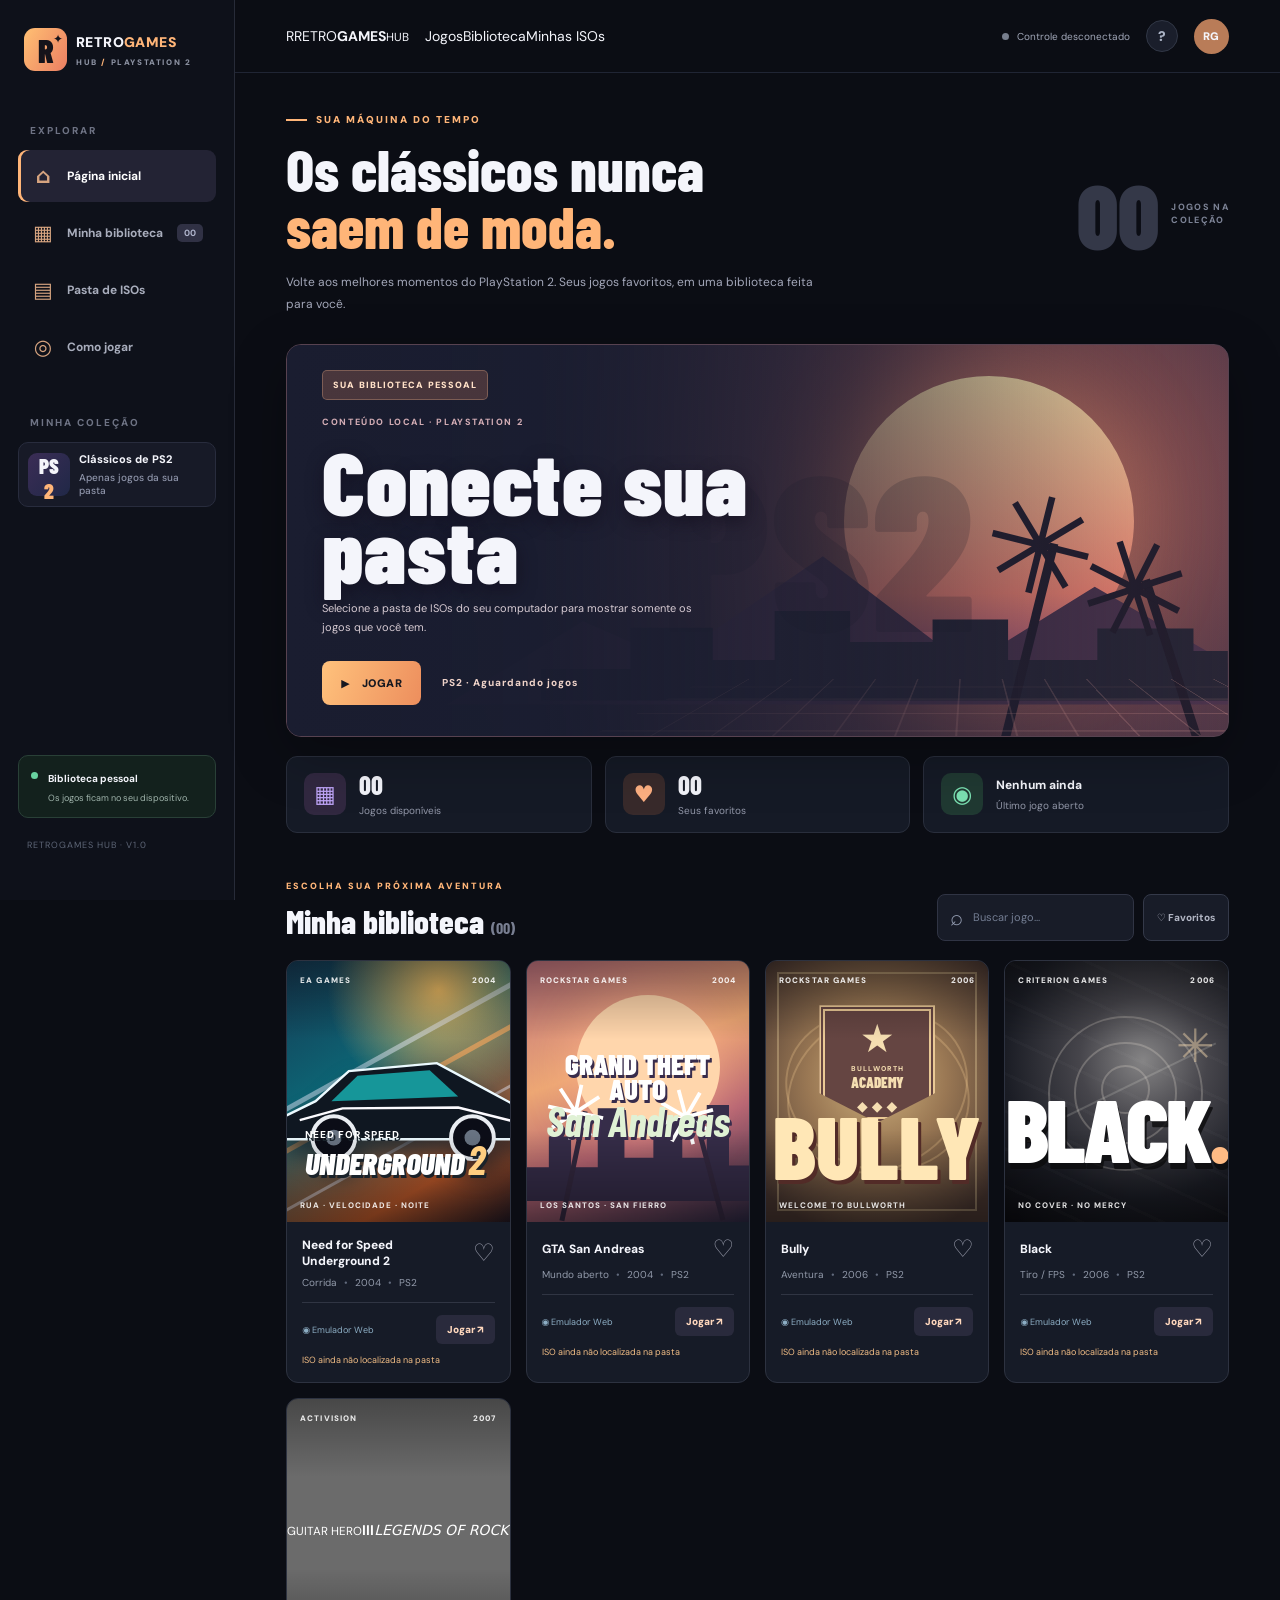
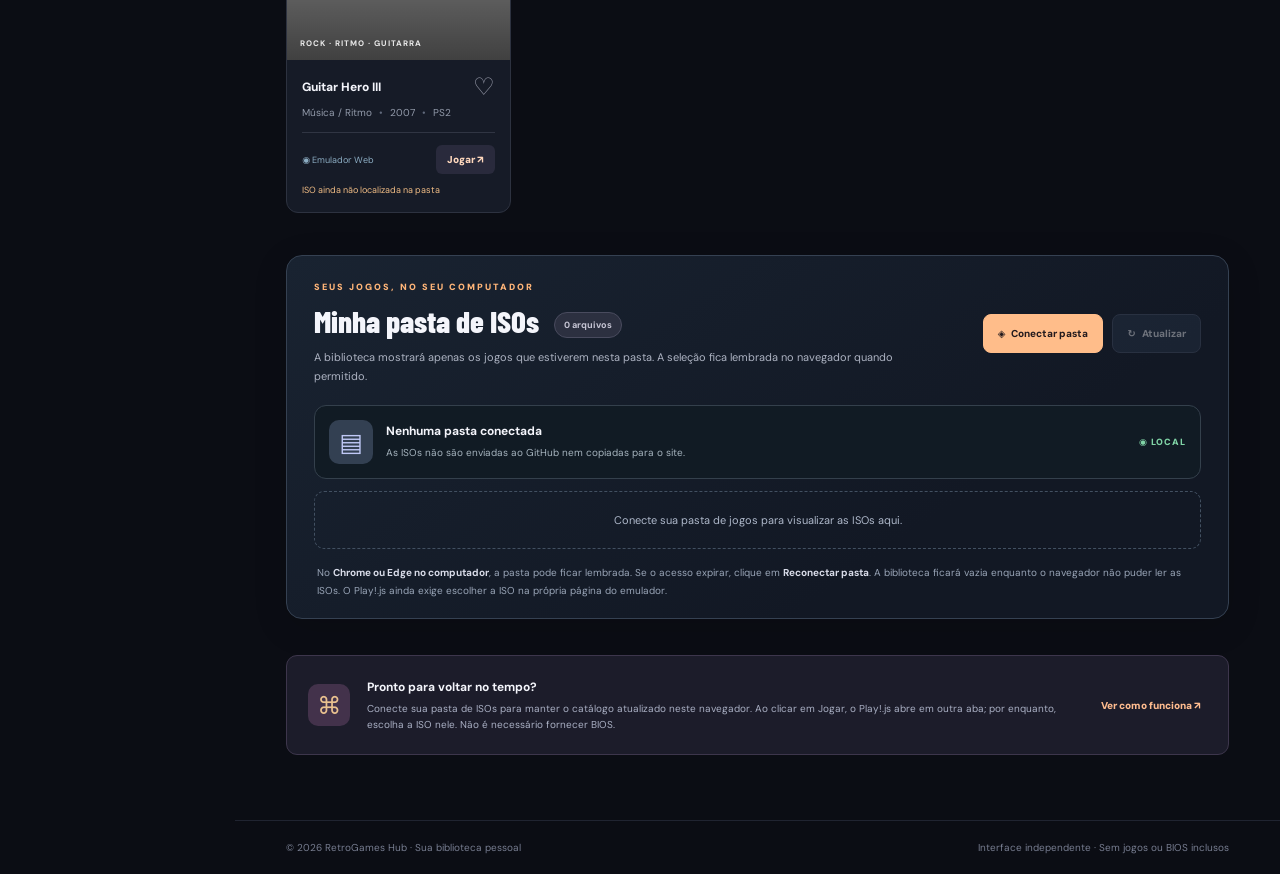
==== commit d19ada59: "feat(retrogames): prepare minimal console-style library and Guitar Hero III" ====
--- a/retrogames-hub/index.html
+++ b/retrogames-hub/index.html
@@ -14,8 +14,9 @@
   <link rel="apple-touch-icon" href="./icon.svg">
   <link rel="stylesheet" href="./styles.css">
   <link rel="stylesheet" href="./iso-folder.css">
-  <script src="./app.js" defer></script>
-  <script src="./iso-folder.js" defer></script>
+  <link rel="stylesheet" href="./ps5.css?v=3">
+  <script src="./app.js?v=3" defer></script>
+  <script src="./iso-folder.js?v=3" defer></script>
   <title>RetroGames Hub — Seus clássicos de PS2</title>
 </head>
 <body>
@@ -25,48 +26,102 @@
     <p class="nav-heading">EXPLORAR</p>
     <nav aria-label="Menu principal">
       <a class="nav-item current" href="#inicio"><span class="nav-glyph">⌂</span> Página inicial</a>
-      <a class="nav-item" href="#biblioteca"><span class="nav-glyph">▦</span> Minha biblioteca <span class="nav-number">04</span></a>
+      <a class="nav-item" href="#biblioteca"><span class="nav-glyph">▦</span> Minha biblioteca <span class="nav-number" id="nav-count">00</span></a>
       <a class="nav-item" href="#minhas-isos"><span class="nav-glyph">▤</span> Pasta de ISOs</a>
       <button class="nav-item" type="button" data-help><span class="nav-glyph">◎</span> Como jogar</button>
     </nav>
     <p class="nav-heading nav-sub">MINHA COLEÇÃO</p>
-    <div class="collection-item"><div class="collection-thumb">PS<span>2</span></div><div>Clássicos de PS2<small>4 jogos na coleção</small></div></div>
+    <div class="collection-item"><div class="collection-thumb">PS<span>2</span></div><div>Clássicos de PS2<small>Apenas jogos da sua pasta</small></div></div>
     <div class="sidebar-bottom">
-      <div class="side-online"><i></i><div><strong>Biblioteca online</strong><small>Jogos e BIOS ficam no seu dispositivo.</small></div></div>
+      <div class="side-online"><i></i><div><strong>Biblioteca pessoal</strong><small>Os jogos ficam no seu dispositivo.</small></div></div>
       <small class="side-copy">RETROGAMES HUB · V1.0</small>
     </div>
   </aside>
 
   <div class="main-column">
     <header class="topbar">
-      <div class="top-left"><span class="top-mobile-mark">R<span>✦</span></span><span class="location-label">RETROGAMES HUB <b>/</b> <strong>MINHA BIBLIOTECA</strong></span></div>
+      <div class="top-left"><a href="#inicio" class="ps5-brand" aria-label="RetroGames Hub início"><span class="ps5-brand-mark">R</span><span>RETRO<strong>GAMES</strong><small>HUB</small></span></a><nav class="ps5-nav" aria-label="Navegação"><a href="#inicio" class="active">Jogos</a><a href="#biblioteca">Biblioteca</a><a href="#minhas-isos">Minhas ISOs</a></nav></div>
       <div class="top-actions"><span class="pad-status" id="pad-status"><i></i><span>Controle desconectado</span></span><button class="circle-btn" title="Como jogar" aria-label="Como jogar" type="button" data-help>?</button><span class="profile-dot">RG</span></div>
     </header>
 
     <main class="content">
       <section class="welcome" aria-label="Boas-vindas">
         <div><p class="eyebrow"><span class="eyebrow-line"></span> SUA MÁQUINA DO TEMPO</p><h1>Os clássicos nunca<br><em>saem de moda.</em></h1><p class="welcome-sub">Volte aos melhores momentos do PlayStation 2. Seus jogos favoritos, em uma biblioteca feita para você.</p></div>
-        <div class="count-box" aria-label="4 jogos na biblioteca"><span>04</span><small>JOGOS NA<br>COLEÇÃO</small></div>
+        <div class="count-box" aria-label="0 jogos disponíveis na biblioteca"><span id="available-count">00</span><small>JOGOS NA<br>COLEÇÃO</small></div>
       </section>
 
-      <section class="featured" aria-label="Jogo em destaque">
+      <section class="featured" id="destaque" data-theme="none" aria-label="Jogo selecionado">
         <div class="feature-art" aria-hidden="true">
           <div class="sun"></div><div class="mountains"></div><div class="skyline"></div><div class="palm left-palm"><span></span></div><div class="palm right-palm"><span></span></div>
-          <div class="feature-sign">SA</div><div class="ground-grid"></div>
+          <div class="feature-sign" id="feature-symbol">PS2</div><div class="ground-grid"></div>
         </div>
         <div class="featured-content">
-          <span class="feature-kicker">✦ &nbsp; DESTAQUE DA COLEÇÃO</span>
-          <div class="feature-studio">ROCKSTAR GAMES <span>•</span> MUNDO ABERTO</div>
-          <h2>SAN<br>ANDREAS<span>.</span></h2>
-          <p>As ruas de Los Santos estão te esperando. Reviva um dos mundos abertos mais marcantes dos videogames.</p>
-          <div class="feature-actions"><button class="btn-primary" type="button" data-play="san-andreas"><span>▶</span> JOGAR AGORA</button><span class="feature-platform">◉ &nbsp; PS2 · 2004</span></div>
+          <span class="feature-kicker" id="feature-kicker">SUA BIBLIOTECA PESSOAL</span>
+          <div class="feature-studio" id="feature-studio">CONTEÚDO LOCAL · PLAYSTATION 2</div>
+          <h2 id="feature-title">Conecte sua pasta</h2>
+          <p id="feature-description">Selecione a pasta de ISOs do seu computador para mostrar somente os jogos que você tem.</p>
+          <div class="feature-actions"><button class="btn-primary" id="feature-play" type="button" data-play="" disabled><span>▶</span> JOGAR</button><span class="feature-platform" id="feature-platform">PS2 · Aguardando jogos</span></div>
         </div>
       </section>
 
       <section class="stats" aria-label="Resumo da coleção">
-        <div class="stat"><span class="stat-icon violet">▦</span><div><strong>04</strong><span>Jogos na biblioteca</span></div></div>
+        <div class="stat"><span class="stat-icon violet">▦</span><div><strong id="stats-count">00</strong><span>Jogos disponíveis</span></div></div>
         <div class="stat"><span class="stat-icon orange">♥</span><div><strong id="favorite-count">00</strong><span>Seus favoritos</span></div></div>
         <div class="stat"><span class="stat-icon mint">◉</span><div><strong id="last-played">Nenhum ainda</strong><span>Último jogo aberto</span></div></div>
+      </section>
+
+      <section class="library" id="biblioteca">
+        <div class="library-top">
+          <div><p class="eyebrow section-eyebrow">ESCOLHA SUA PRÓXIMA AVENTURA</p><h2>Minha biblioteca <span id="library-count">(00)</span></h2></div>
+          <div class="library-controls"><label class="search"><span aria-hidden="true">⌕</span><input id="search" type="search" placeholder="Buscar jogo..." aria-label="Buscar jogo"></label><button class="btn-filter" id="favorites-filter" type="button" aria-pressed="false">♡ Favoritos</button></div>
+        </div>
+
+        <div class="game-grid">
+          <article class="game" hidden data-id="nfs" data-search="need for speed underground 2 nfs carros corrida">
+            <button class="cover cover-nfs" type="button" data-select="nfs" aria-label="Selecionar Need for Speed Underground 2 no emulador">
+              <span class="cover-studio">EA GAMES <span>2004</span></span>
+              <span class="nfs-streak streak-one"></span><span class="nfs-streak streak-two"></span><span class="nfs-streak streak-three"></span>
+              <svg class="cover-illustration car-art" viewBox="0 0 320 180" aria-hidden="true"><path d="M12 126 L55 105 L97 67 L208 57 L262 86 L301 107 L315 135 L315 153 L15 153 Z" fill="#0f1721" stroke="#ecfaff" stroke-width="3"/><path d="M108 73 L199 66 L235 99 L75 105 Z" fill="#18a5a7" opacity=".9"/><path d="M35 129 L89 114 L235 113 L303 130" fill="none" stroke="#fcfbff" stroke-width="3"/><circle cx="78" cy="151" r="27" fill="#0b0d17" stroke="#e9edf2" stroke-width="5"/><circle cx="253" cy="151" r="27" fill="#0b0d17" stroke="#e9edf2" stroke-width="5"/><circle cx="78" cy="151" r="10" fill="#697483"/><circle cx="253" cy="151" r="10" fill="#697483"/><path d="M18 143 L3 145 M312 142 L319 143" stroke="#fa9d3e" stroke-width="9"/></svg>
+              <span class="nfs-wordmark"><small>NEED FOR SPEED</small>UNDERGROUND<b>2</b></span><span class="cover-footer">RUA · VELOCIDADE · NOITE</span>
+            </button>
+            <div class="game-info"><div class="game-titleline"><h3>Need for Speed Underground 2</h3><button class="heart" type="button" data-favorite="nfs" aria-label="Favoritar Need for Speed Underground 2" aria-pressed="false">♡</button></div><p>Corrida <span>•</span> 2004 <span>•</span> PS2</p><div class="game-bottom"><span class="game-engine">◉ Emulador Web</span><button class="btn-play" type="button" data-play="nfs">Jogar ↗</button></div></div>
+          </article>
+
+          <article class="game" hidden data-id="san-andreas" data-search="grand theft auto gta san andreas mundo aberto aventura">
+            <button class="cover cover-gta" type="button" data-select="san-andreas" aria-label="Selecionar GTA San Andreas no emulador">
+              <span class="cover-studio">ROCKSTAR GAMES <span>2004</span></span>
+              <div class="gta-sun"></div><div class="gta-buildings"></div><div class="gta-palm one"></div><div class="gta-palm two"></div>
+              <span class="gta-wordmark"><small>grand theft auto</small><b>San Andreas</b></span><span class="cover-footer">LOS SANTOS · SAN FIERRO</span>
+            </button>
+            <div class="game-info"><div class="game-titleline"><h3>GTA San Andreas</h3><button class="heart" type="button" data-favorite="san-andreas" aria-label="Favoritar GTA San Andreas" aria-pressed="false">♡</button></div><p>Mundo aberto <span>•</span> 2004 <span>•</span> PS2</p><div class="game-bottom"><span class="game-engine">◉ Emulador Web</span><button class="btn-play" type="button" data-play="san-andreas">Jogar ↗</button></div></div>
+          </article>
+
+          <article class="game" hidden data-id="bully" data-search="bully escola rockstar aventura bullworth">
+            <button class="cover cover-bully" type="button" data-select="bully" aria-label="Selecionar Bully no emulador">
+              <span class="cover-studio">ROCKSTAR GAMES <span>2006</span></span><span class="bully-ring ring-one"></span><span class="bully-ring ring-two"></span>
+              <span class="bully-crest"><span>★</span><small>BULLWORTH</small><b>ACADEMY</b><span class="crest-checker">◆ ◆ ◆</span></span>
+              <span class="bully-wordmark">BULLY</span><span class="cover-footer">WELCOME TO BULLWORTH</span>
+            </button>
+            <div class="game-info"><div class="game-titleline"><h3>Bully</h3><button class="heart" type="button" data-favorite="bully" aria-label="Favoritar Bully" aria-pressed="false">♡</button></div><p>Aventura <span>•</span> 2006 <span>•</span> PS2</p><div class="game-bottom"><span class="game-engine">◉ Emulador Web</span><button class="btn-play" type="button" data-play="bully">Jogar ↗</button></div></div>
+          </article>
+
+          <article class="game" hidden data-id="black" data-search="black criterion shooter fps tiro ação">
+            <button class="cover cover-black" type="button" data-select="black" aria-label="Selecionar Black no emulador">
+              <span class="cover-studio">CRITERION GAMES <span>2006</span></span><div class="target-ring ring-a"></div><div class="target-ring ring-b"></div><div class="target-ring ring-c"></div><div class="target-cross"></div><span class="bullet-spark spark-a">✳</span><span class="bullet-spark spark-b">✳</span>
+              <span class="black-wordmark">BLACK<span>.</span></span><span class="cover-footer">NO COVER · NO MERCY</span>
+            </button>
+            <div class="game-info"><div class="game-titleline"><h3>Black</h3><button class="heart" type="button" data-favorite="black" aria-label="Favoritar Black" aria-pressed="false">♡</button></div><p>Tiro / FPS <span>•</span> 2006 <span>•</span> PS2</p><div class="game-bottom"><span class="game-engine">◉ Emulador Web</span><button class="btn-play" type="button" data-play="black">Jogar ↗</button></div></div>
+          </article>
+          <article class="game" hidden data-id="guitar-hero-3" data-search="guitar hero iii 3 legends of rock guitarra música ritmo">
+            <button class="cover cover-gh3" type="button" data-select="guitar-hero-3" aria-label="Selecionar Guitar Hero III">
+              <span class="cover-studio">ACTIVISION <span>2007</span></span>
+              <span class="gh-glow" aria-hidden="true"></span><span class="gh-neck" aria-hidden="true"></span><span class="gh-body" aria-hidden="true"></span>
+              <span class="gh-title"><small>GUITAR HERO</small><strong>III</strong><em>LEGENDS OF ROCK</em></span><span class="cover-footer">ROCK · RITMO · GUITARRA</span>
+            </button>
+            <div class="game-info"><div class="game-titleline"><h3>Guitar Hero III</h3><button class="heart" type="button" data-favorite="guitar-hero-3" aria-label="Favoritar Guitar Hero III" aria-pressed="false">♡</button></div><p>Música / Ritmo <span>•</span> 2007 <span>•</span> PS2</p><div class="game-bottom"><span class="game-engine">◉ Emulador Web</span><button class="btn-play" type="button" data-play="guitar-hero-3">Jogar ↗</button></div></div>
+          </article>
+        </div>
+        <div class="empty" id="empty"><span>▣</span><h3 id="empty-title">Conecte sua pasta de ISOs</h3><p id="empty-description">A biblioteca mostrará somente os jogos encontrados no seu computador.</p><a href="#minhas-isos" class="empty-action">Escolher pasta de jogos</a></div>
       </section>
 
       <section class="iso-manager" id="minhas-isos" aria-label="Gerenciar pasta de jogos">
@@ -74,7 +129,7 @@
           <div>
             <p class="eyebrow section-eyebrow">SEUS JOGOS, NO SEU COMPUTADOR</p>
             <h2>Minha pasta de ISOs <span class="iso-count" id="iso-count">0 arquivos</span></h2>
-            <p class="iso-subtitle">Escolha uma pasta uma vez. O RetroGames Hub lembrará dela neste navegador e tentará atualizar sua coleção ao abrir.</p>
+            <p class="iso-subtitle">A biblioteca mostrará apenas os jogos que estiverem nesta pasta. A seleção fica lembrada no navegador quando permitido.</p>
           </div>
           <div class="iso-manager-buttons">
             <button class="iso-primary" id="iso-connect" type="button">◈ &nbsp; Conectar pasta</button>
@@ -86,54 +141,8 @@
         <div class="iso-list" id="iso-list" aria-live="polite">
           <div class="iso-empty">Conecte sua pasta de jogos para visualizar as ISOs aqui.</div>
         </div>
-        <p class="iso-note">Compatível com <b>Chrome e Edge no computador</b>. Se o navegador pedir autorização ao reabrir, clique em <b>Reconectar pasta</b>. As ISOs continuam no disco. O Play!.js ainda exige selecionar manualmente a ISO na tela do emulador; não há transferência automática entre os dois sites.</p>
+        <p class="iso-note">No <b>Chrome ou Edge no computador</b>, a pasta pode ficar lembrada. Se o acesso expirar, clique em <b>Reconectar pasta</b>. A biblioteca ficará vazia enquanto o navegador não puder ler as ISOs. O Play!.js ainda exige escolher a ISO na própria página do emulador.</p>
         <input id="iso-folder-fallback" type="file" multiple webkitdirectory hidden aria-label="Selecionar pasta de ISOs">
-      </section>
-
-      <section class="library" id="biblioteca">
-        <div class="library-top">
-          <div><p class="eyebrow section-eyebrow">ESCOLHA SUA PRÓXIMA AVENTURA</p><h2>Minha biblioteca <span>(04)</span></h2></div>
-          <div class="library-controls"><label class="search"><span aria-hidden="true">⌕</span><input id="search" type="search" placeholder="Buscar jogo..." aria-label="Buscar jogo"></label><button class="btn-filter" id="favorites-filter" type="button" aria-pressed="false">♡ Favoritos</button></div>
-        </div>
-
-        <div class="game-grid">
-          <article class="game" data-id="nfs" data-search="need for speed underground 2 nfs carros corrida">
-            <button class="cover cover-nfs" type="button" data-play="nfs" aria-label="Abrir Need for Speed Underground 2 no emulador">
-              <span class="cover-studio">EA GAMES <span>2004</span></span>
-              <span class="nfs-streak streak-one"></span><span class="nfs-streak streak-two"></span><span class="nfs-streak streak-three"></span>
-              <svg class="cover-illustration car-art" viewBox="0 0 320 180" aria-hidden="true"><path d="M12 126 L55 105 L97 67 L208 57 L262 86 L301 107 L315 135 L315 153 L15 153 Z" fill="#0f1721" stroke="#ecfaff" stroke-width="3"/><path d="M108 73 L199 66 L235 99 L75 105 Z" fill="#18a5a7" opacity=".9"/><path d="M35 129 L89 114 L235 113 L303 130" fill="none" stroke="#fcfbff" stroke-width="3"/><circle cx="78" cy="151" r="27" fill="#0b0d17" stroke="#e9edf2" stroke-width="5"/><circle cx="253" cy="151" r="27" fill="#0b0d17" stroke="#e9edf2" stroke-width="5"/><circle cx="78" cy="151" r="10" fill="#697483"/><circle cx="253" cy="151" r="10" fill="#697483"/><path d="M18 143 L3 145 M312 142 L319 143" stroke="#fa9d3e" stroke-width="9"/></svg>
-              <span class="nfs-wordmark"><small>NEED FOR SPEED</small>UNDERGROUND<b>2</b></span><span class="cover-footer">RUA · VELOCIDADE · NOITE</span>
-            </button>
-            <div class="game-info"><div class="game-titleline"><h3>Need for Speed Underground 2</h3><button class="heart" type="button" data-favorite="nfs" aria-label="Favoritar Need for Speed Underground 2" aria-pressed="false">♡</button></div><p>Corrida <span>•</span> 2004 <span>•</span> PS2</p><div class="game-bottom"><span class="game-engine">◉ Emulador Web</span><button class="btn-play" type="button" data-play="nfs">Jogar ↗</button></div></div>
-          </article>
-
-          <article class="game" data-id="san-andreas" data-search="grand theft auto gta san andreas mundo aberto aventura">
-            <button class="cover cover-gta" type="button" data-play="san-andreas" aria-label="Abrir GTA San Andreas no emulador">
-              <span class="cover-studio">ROCKSTAR GAMES <span>2004</span></span>
-              <div class="gta-sun"></div><div class="gta-buildings"></div><div class="gta-palm one"></div><div class="gta-palm two"></div>
-              <span class="gta-wordmark"><small>grand theft auto</small><b>San Andreas</b></span><span class="cover-footer">LOS SANTOS · SAN FIERRO</span>
-            </button>
-            <div class="game-info"><div class="game-titleline"><h3>GTA San Andreas</h3><button class="heart" type="button" data-favorite="san-andreas" aria-label="Favoritar GTA San Andreas" aria-pressed="false">♡</button></div><p>Mundo aberto <span>•</span> 2004 <span>•</span> PS2</p><div class="game-bottom"><span class="game-engine">◉ Emulador Web</span><button class="btn-play" type="button" data-play="san-andreas">Jogar ↗</button></div></div>
-          </article>
-
-          <article class="game" data-id="bully" data-search="bully escola rockstar aventura bullworth">
-            <button class="cover cover-bully" type="button" data-play="bully" aria-label="Abrir Bully no emulador">
-              <span class="cover-studio">ROCKSTAR GAMES <span>2006</span></span><span class="bully-ring ring-one"></span><span class="bully-ring ring-two"></span>
-              <span class="bully-crest"><span>★</span><small>BULLWORTH</small><b>ACADEMY</b><span class="crest-checker">◆ ◆ ◆</span></span>
-              <span class="bully-wordmark">BULLY</span><span class="cover-footer">WELCOME TO BULLWORTH</span>
-            </button>
-            <div class="game-info"><div class="game-titleline"><h3>Bully</h3><button class="heart" type="button" data-favorite="bully" aria-label="Favoritar Bully" aria-pressed="false">♡</button></div><p>Aventura <span>•</span> 2006 <span>•</span> PS2</p><div class="game-bottom"><span class="game-engine">◉ Emulador Web</span><button class="btn-play" type="button" data-play="bully">Jogar ↗</button></div></div>
-          </article>
-
-          <article class="game" data-id="black" data-search="black criterion shooter fps tiro ação">
-            <button class="cover cover-black" type="button" data-play="black" aria-label="Abrir Black no emulador">
-              <span class="cover-studio">CRITERION GAMES <span>2006</span></span><div class="target-ring ring-a"></div><div class="target-ring ring-b"></div><div class="target-ring ring-c"></div><div class="target-cross"></div><span class="bullet-spark spark-a">✳</span><span class="bullet-spark spark-b">✳</span>
-              <span class="black-wordmark">BLACK<span>.</span></span><span class="cover-footer">NO COVER · NO MERCY</span>
-            </button>
-            <div class="game-info"><div class="game-titleline"><h3>Black</h3><button class="heart" type="button" data-favorite="black" aria-label="Favoritar Black" aria-pressed="false">♡</button></div><p>Tiro / FPS <span>•</span> 2006 <span>•</span> PS2</p><div class="game-bottom"><span class="game-engine">◉ Emulador Web</span><button class="btn-play" type="button" data-play="black">Jogar ↗</button></div></div>
-          </article>
-        </div>
-        <div class="empty" id="empty" hidden><span>⌕</span><h3>Nenhum jogo encontrado</h3><p>Tente outra busca ou remova o filtro de favoritos.</p></div>
       </section>
 
       <section class="tip-strip"><div class="tip-symbol">⌘</div><div><strong>Pronto para voltar no tempo?</strong><p>Conecte sua pasta de ISOs para manter o catálogo atualizado neste navegador. Ao clicar em Jogar, o Play!.js abre em outra aba; por enquanto, escolha a ISO nele. Não é necessário fornecer BIOS.</p></div><button type="button" data-help>Ver como funciona ↗</button></section>
--- a/retrogames-hub/iso-folder.css
+++ b/retrogames-hub/iso-folder.css
@@ -0,0 +1,26 @@
+/* Gerenciador de pasta local. Isolado do restante do aplicativo. */
+.iso-manager{margin-top:42px;margin-bottom:36px;scroll-margin-top:30px;padding:25px 27px 18px;border:1px solid #354152;border-radius:16px;background:linear-gradient(145deg,#192331,#121824 70%);box-shadow:0 8px 34px #0002}
+.iso-manager-header{display:flex;justify-content:space-between;align-items:center;gap:20px}
+.iso-manager h2{font:800 31px 'Barlow Condensed',Impact,sans-serif;margin:0}
+.iso-manager h2 .iso-count{display:inline-flex;vertical-align:middle;padding:6px 9px;margin-left:9px;border:1px solid #494b5e;background:#2c3040;border-radius:99px;color:#c7c6d5;font:700 9px 'DM Sans',system-ui,sans-serif}
+.iso-subtitle{font-size:11px;line-height:1.7;color:#adb3c2;max-width:600px;margin:9px 0 0}
+.iso-manager-buttons{display:flex;flex-wrap:wrap;gap:9px;justify-content:flex-end;align-items:center}
+.iso-manager-buttons button{padding:12px 14px;border-radius:8px;font:800 10px 'DM Sans',system-ui,sans-serif;white-space:nowrap}
+.iso-primary{background:#ffbd8a;color:#241b1e;border:1px solid #ffbd8a}.iso-primary:hover{background:#ffe1be}
+.iso-secondary{background:#29364a;color:#f7f7fc;border:1px solid #4b556b}.iso-secondary:hover:not(:disabled){background:#36465d}.iso-secondary:disabled{opacity:.4;cursor:not-allowed}
+.iso-quiet{background:none;border:1px solid #4b4552;color:#b4b0bd}.iso-quiet:hover{background:#413341}
+.iso-location{margin-top:20px;display:flex;align-items:center;gap:13px;background:#111b24;border:1px solid #34404c;border-radius:12px;padding:14px}
+.iso-folder-icon{display:grid;place-items:center;width:44px;height:44px;border-radius:10px;background:#334052;color:#c0c8f6;font-size:25px;flex-shrink:0}
+.iso-location>div{min-width:0;flex:1}.iso-location strong{display:block;word-break:break-word;font-size:12px}.iso-location span#iso-folder-status{display:block;margin-top:6px;font-size:10px;color:#a5b3bd;line-height:1.6}.iso-storage-tag{font-size:9px;letter-spacing:1px;white-space:nowrap;font-weight:900;color:#80d4a6}
+.iso-list{display:grid;gap:8px;margin-top:12px}.iso-empty{border:1px dashed #425061;border-radius:10px;text-align:center;padding:21px 12px;color:#aeb8ca;font-size:11px}
+.iso-file{display:flex;gap:12px;align-items:center;background:#1d2734;border:1px solid #344250;border-radius:10px;padding:10px 12px;min-width:0}
+.iso-file-icon{display:grid;place-items:center;flex-shrink:0;width:35px;height:37px;border-radius:7px;color:#f2b789;background:#483c42;font-size:10px;font-weight:900}
+.iso-file-main{flex:1;min-width:0}.iso-file-name{display:block;font-size:11px;font-weight:800;color:#f1f3f7;overflow-wrap:anywhere}.iso-file-meta{display:block;margin-top:5px;color:#a4abbc;font-size:9px;overflow-wrap:anywhere;line-height:1.4}
+.iso-label{font-size:9px;font-weight:700;color:#c1bdca;white-space:nowrap}
+.iso-assign{min-width:160px;max-width:175px;border:1px solid #566076;background:#141b2b;color:#eeeefa;padding:9px 7px;border-radius:7px;font-size:10px}
+.iso-launch{font-size:10px;font-weight:900;text-decoration:none;padding:9px 12px;background:#3a3343;border:1px solid #695168;border-radius:7px;color:#ffd5b7;white-space:nowrap}.iso-launch:hover{background:#5c4453}
+.iso-note{font-size:10px;line-height:1.8;color:#99a5b7;margin:15px 3px 0}.iso-note b{color:#d9dce9}
+.game-linked-iso{display:block;margin-top:10px;color:#81d9b4;font-size:9px;line-height:1.4;white-space:nowrap;text-overflow:ellipsis;overflow:hidden}.game-linked-iso.warn{color:#f1bd85}
+@media(max-width:1100px){.iso-manager-header{align-items:flex-start;flex-direction:column}.iso-manager-buttons{justify-content:flex-start}}
+@media(max-width:750px){.iso-file{flex-wrap:wrap}.iso-file-main{flex-basis:calc(100% - 54px)}.iso-label{display:none}.iso-assign{flex:1;max-width:none;min-width:130px}.iso-launch{flex-shrink:0}.iso-manager{padding:18px}.iso-storage-tag{display:none}}
+@media(max-width:440px){.iso-manager-buttons{width:100%}.iso-primary{flex:1}.iso-file{gap:8px}.iso-launch{width:100%;text-align:center}.iso-assign{width:100%}.iso-manager h2{font-size:26px}}
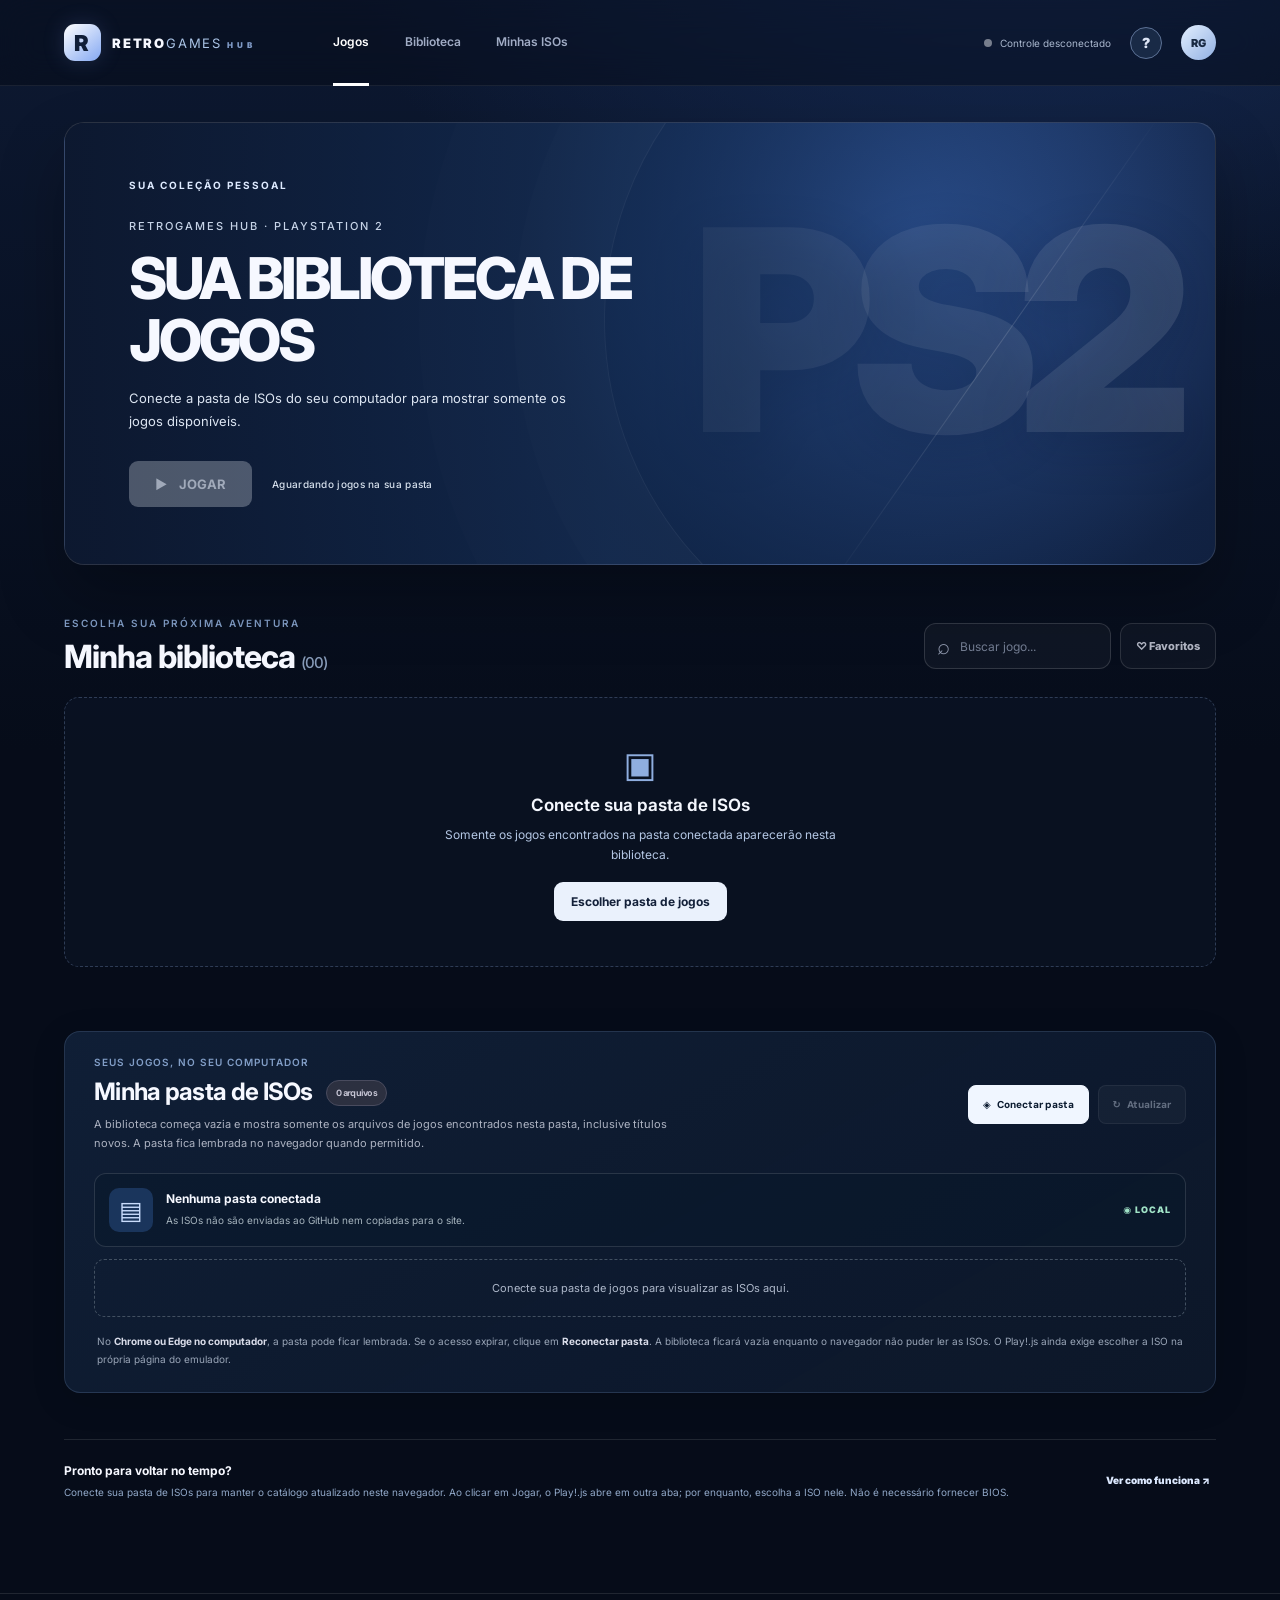
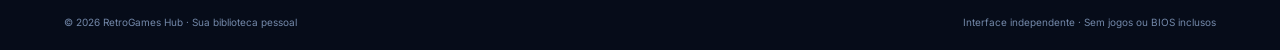
==== commit 9b35d811: "feat(retrogames): start with empty library and keep artwork as hidden templates" ====
--- a/retrogames-hub/index.html
+++ b/retrogames-hub/index.html
@@ -14,9 +14,9 @@
   <link rel="apple-touch-icon" href="./icon.svg">
   <link rel="stylesheet" href="./styles.css">
   <link rel="stylesheet" href="./iso-folder.css">
-  <link rel="stylesheet" href="./ps5.css?v=3">
-  <script src="./app.js?v=3" defer></script>
-  <script src="./iso-folder.js?v=3" defer></script>
+  <link rel="stylesheet" href="./ps5.css?v=4">
+  <script src="./app.js?v=4" defer></script>
+  <script src="./iso-folder.js?v=4" defer></script>
   <title>RetroGames Hub — Seus clássicos de PS2</title>
 </head>
 <body>
@@ -76,7 +76,9 @@
           <div class="library-controls"><label class="search"><span aria-hidden="true">⌕</span><input id="search" type="search" placeholder="Buscar jogo..." aria-label="Buscar jogo"></label><button class="btn-filter" id="favorites-filter" type="button" aria-pressed="false">♡ Favoritos</button></div>
         </div>
 
-        <div class="game-grid">
+        <div class="game-grid" id="game-grid" aria-live="polite"></div>
+        <!-- Modelos visuais não aparecem até existir uma ISO correspondente na pasta local. -->
+        <template id="game-card-templates">
           <article class="game" hidden data-id="nfs" data-search="need for speed underground 2 nfs carros corrida">
             <button class="cover cover-nfs" type="button" data-select="nfs" aria-label="Selecionar Need for Speed Underground 2 no emulador">
               <span class="cover-studio">EA GAMES <span>2004</span></span>
@@ -120,7 +122,7 @@
             </button>
             <div class="game-info"><div class="game-titleline"><h3>Guitar Hero III</h3><button class="heart" type="button" data-favorite="guitar-hero-3" aria-label="Favoritar Guitar Hero III" aria-pressed="false">♡</button></div><p>Música / Ritmo <span>•</span> 2007 <span>•</span> PS2</p><div class="game-bottom"><span class="game-engine">◉ Emulador Web</span><button class="btn-play" type="button" data-play="guitar-hero-3">Jogar ↗</button></div></div>
           </article>
-        </div>
+        </template>
         <div class="empty" id="empty"><span>▣</span><h3 id="empty-title">Conecte sua pasta de ISOs</h3><p id="empty-description">A biblioteca mostrará somente os jogos encontrados no seu computador.</p><a href="#minhas-isos" class="empty-action">Escolher pasta de jogos</a></div>
       </section>
 
@@ -129,7 +131,7 @@
           <div>
             <p class="eyebrow section-eyebrow">SEUS JOGOS, NO SEU COMPUTADOR</p>
             <h2>Minha pasta de ISOs <span class="iso-count" id="iso-count">0 arquivos</span></h2>
-            <p class="iso-subtitle">A biblioteca mostrará apenas os jogos que estiverem nesta pasta. A seleção fica lembrada no navegador quando permitido.</p>
+            <p class="iso-subtitle">A biblioteca começa vazia e mostra somente os arquivos de jogos encontrados nesta pasta, inclusive títulos novos. A pasta fica lembrada no navegador quando permitido.</p>
           </div>
           <div class="iso-manager-buttons">
             <button class="iso-primary" id="iso-connect" type="button">◈ &nbsp; Conectar pasta</button>
--- a/retrogames-hub/ps5.css
+++ b/retrogames-hub/ps5.css
@@ -0,0 +1,51 @@
+/* RetroGames Hub 2.0 — visual minimalista inspirado na navegação de consoles atuais. */
+/* Mantém os arquivos de estilo legados, sobrepondo apenas apresentação. */
+@import url('https://fonts.googleapis.com/css2?family=Inter:wght@400;500;600;700;800;900&display=swap');
+:root{--bg:#070c18;--fg:#f7f9ff;--muted:#a4b4ce;--line:#31405a;--surface:#111b2c;--orange:#f0f5ff;--font:'Inter',system-ui,-apple-system,BlinkMacSystemFont,"Segoe UI",sans-serif;--display:'Inter',system-ui,sans-serif;color-scheme:dark}
+body{background:radial-gradient(ellipse 70vw 45vw at 80% -8%,#172d59 0%,transparent 80%),linear-gradient(180deg,#0d1932,#060c19 750px);color:#f6f8ff;font-size:14px}
+.shell{display:block;min-height:100vh}.sidebar{display:none}.main-column{width:100%;min-height:100vh}.topbar{height:86px;padding:0 clamp(22px,5vw,78px);background:rgba(5,10,22,.45);border-bottom:1px solid #ffffff12;backdrop-filter:blur(18px);gap:24px}.top-left{display:flex;align-items:center;gap:clamp(20px,6vw,88px);min-width:0}.top-actions{gap:19px}
+.ps5-brand{display:inline-flex;align-items:center;gap:11px;white-space:nowrap;font-size:13px;font-weight:900;letter-spacing:1.8px}.ps5-brand strong{font-weight:400;color:#aac4e6}.ps5-brand small{font-size:8px;color:#7f9ac6;letter-spacing:4px;margin-left:5px}.ps5-brand-mark{display:grid;place-items:center;background:linear-gradient(140deg,#fff,#84a8f2);color:#101e38;width:37px;height:37px;border-radius:11px;box-shadow:0 0 22px #8eaff82b;font-size:22px;font-weight:900}
+.ps5-nav{display:flex;align-items:center;gap:clamp(16px,2.8vw,38px)}.ps5-nav a{font-weight:600;font-size:12px;color:#a1acc5;line-height:83px;border-bottom:3px solid transparent;white-space:nowrap}.ps5-nav a.active,.ps5-nav a:hover{color:#fff;border-bottom-color:#fff}.pad-status{color:#a9b7ce}.pad-status i{width:8px;height:8px}.circle-btn{background:#192a46;border:1px solid #5d7296;color:#dee6f6}.profile-dot{background:linear-gradient(135deg,#e3efff,#91b0e2);color:#1a2b44;font-size:11px}
+.content{max-width:1600px;padding:36px clamp(22px,5vw,78px) 72px}.welcome,.stats{display:none}
+.featured{min-height:clamp(310px,33vw,470px);border-radius:20px;border:1px solid #ffffff20;background:linear-gradient(115deg,#142e5b 0%,#1b3b79 48%,#12335d 100%);box-shadow:0 32px 65px #0004;overflow:hidden;transition:background .32s,border-color .32s}
+.featured::after{background:linear-gradient(90deg,#0d1931d9 0%,#112a50a6 48%,transparent 100%);z-index:0}
+.featured[data-theme="none"]{background:radial-gradient(circle at 74% 25%,#31579b,#112243 43%,#0b1427 95%)}
+.featured[data-theme="nfs"]{background:radial-gradient(circle at 78% 33%,#457ac8,#17314c 45%,#0c1729)}
+.featured[data-theme="san-andreas"]{background:radial-gradient(circle at 78% 35%,#bd8d94,#653f66 42%,#11203b)}
+.featured[data-theme="bully"]{background:radial-gradient(circle at 77% 34%,#998b61,#6e5748 42%,#182b3b)}
+.featured[data-theme="black"]{background:radial-gradient(circle at 78% 35%,#596a7f,#28344c 42%,#0c1526)}
+.featured[data-theme="guitar-hero-3"]{background:radial-gradient(circle at 78% 35%,#9f56b3,#56356f 42%,#171633)}
+.feature-art{inset:0;pointer-events:none}.sun,.mountains,.skyline,.palm,.ground-grid{display:none}
+.feature-art::before{content:"";position:absolute;right:-8%;top:-35%;width:61%;aspect-ratio:1;border:1px solid #ffffff29;border-radius:50%;box-shadow:0 0 0 90px #ffffff07,0 0 0 185px #ffffff06;transform:rotate(-25deg)}
+.feature-art::after{content:"";position:absolute;right:20%;top:-15%;width:1px;height:140%;background:linear-gradient(transparent,#ffffff37,transparent);transform:rotate(35deg)}
+.feature-sign{font:900 clamp(150px,22vw,350px)/1 var(--display);color:#ffffff1c;right:4%;top:15%;position:absolute;letter-spacing:-.09em;text-transform:uppercase;text-shadow:0 15px 50px #07102833}
+.featured-content{position:relative;z-index:2;max-width:725px;padding:clamp(32px,4.4vw,64px) clamp(24px,5vw,68px);min-height:inherit;display:flex;flex-direction:column;align-items:flex-start;justify-content:center}
+.feature-kicker{background:transparent;border:0;padding:0;border-radius:0;font-size:10px;letter-spacing:2px;font-weight:700;color:#deeaff}
+.feature-studio{font-size:11px;color:#c6d3e7;letter-spacing:2px;margin-top:28px;font-weight:500}
+.featured h2{margin:15px 0 15px;font:800 clamp(32px,4.5vw,67px)/1.07 var(--display);letter-spacing:-.055em;text-shadow:none;text-transform:none;max-width:670px}
+.featured-content>p{font-size:13px;color:#dce5f2;line-height:1.8;max-width:470px;margin:0}
+.feature-actions{margin-top:28px;gap:20px}.btn-primary{font:700 13px var(--font);letter-spacing:0;background:#f8fbff;color:#0b1b33;border-radius:9px;padding:15px 26px;box-shadow:0 5px 24px #0b102744;transition:transform .2s,background .2s}.btn-primary:hover{background:#e4efff}.btn-primary:disabled{background:#f8fbff45;color:#eaf2ff88;cursor:not-allowed;box-shadow:none;transform:none}.feature-platform{max-width:310px;font-size:10px;letter-spacing:.3px;color:#d7e1ed;overflow:hidden;text-overflow:ellipsis;white-space:nowrap;font-weight:500}
+.library{margin-top:52px;scroll-margin-top:30px}.library-top{align-items:center;margin-bottom:21px;gap:20px}.section-eyebrow{font:600 10px var(--font);color:#829ec7;letter-spacing:2px}.library h2{font:750 clamp(23px,2.8vw,32px)/1.2 var(--font);letter-spacing:-1px}.library h2 span{font:500 15px var(--font);color:#879bb8}.search{background:#ffffff09;border:1px solid #ffffff24;border-radius:12px;padding:9px 12px}.search input{font-size:12px;width:140px}.btn-filter{background:#ffffff08;border:1px solid #ffffff20;border-radius:12px;font-size:11px;padding:12px 15px}.btn-filter.active{background:#d7e6ff;color:#172744;border-color:#d7e6ff}
+.game-grid{display:grid;grid-template-columns:repeat(5,minmax(0,1fr));gap:clamp(11px,1.6vw,21px)}
+.game{border:0;border-radius:13px;background:none;overflow:visible;box-shadow:none;transform:none;min-width:0}.game:hover{border-color:transparent;box-shadow:none;transform:none}.game[hidden]{display:none!important}
+.cover{aspect-ratio:4/4.3;border-radius:13px;box-shadow:0 6px 25px #0005;transition:transform .23s,box-shadow .23s,outline .23s;outline:2px solid transparent;outline-offset:5px}
+.game:hover .cover{transform:translateY(-5px);box-shadow:0 16px 35px #0008}
+.game.selected .cover{outline-color:#f5faff;box-shadow:0 0 0 2px #ffffff30,0 20px 40px #0009}
+.cover::after{background:linear-gradient(180deg,#0002,transparent 43%,#090f20a1)}.cover-studio{font:600 9px var(--font);letter-spacing:.7px}.cover-footer{font-size:8px;letter-spacing:.8px;font-weight:500}.nfs-wordmark,.gta-wordmark,.bully-wordmark,.black-wordmark{filter:drop-shadow(0 3px 12px #0007)}.nfs-streak{opacity:.25}
+.cover-nfs{background:radial-gradient(circle at 68% 10%,#8ab9e6,transparent 50%),linear-gradient(145deg,#1f4161,#1f6b84 52%,#152b46)}.cover-gta{background:linear-gradient(140deg,#8396cf 0%,#b787a3 50%,#403c79)}.cover-bully{background:radial-gradient(circle at 45% 45%,#c6af8d,#79674c 70%,#4d403d)}.cover-black{background:radial-gradient(circle at 62% 38%,#8b93a8,#3d5066 49%,#161f30)}
+.cover-gh3{background:radial-gradient(circle at 63% 34%,#da84d9,#7848a7 43%,#19183a 91%)}
+.cover-gh3 .gh-glow{position:absolute;left:18%;top:15%;width:70%;aspect-ratio:1;border-radius:50%;background:#c18df73a;filter:blur(20px)}
+.cover-gh3 .gh-neck{position:absolute;left:52%;top:15%;width:17px;height:62%;background:#171d35;border:2px solid #fad5f4a8;transform:rotate(-25deg);border-radius:6px;box-shadow:3px 3px 0 #8858a8}
+.cover-gh3 .gh-body{position:absolute;left:36%;top:39%;width:41%;height:33%;background:linear-gradient(140deg,#ffb3c5,#9d4ec7);border:3px solid #f4cbe3;transform:rotate(-25deg);border-radius:55% 48% 50% 40%;box-shadow:0 10px 15px #0005}
+.gh-title{position:absolute;left:4%;right:4%;bottom:15%;z-index:4;display:flex;flex-direction:column;align-items:center;text-shadow:0 3px 13px #1d1232;font-weight:900;color:#fff}
+.gh-title small{font:900 clamp(15px,1.8vw,30px)/1 var(--display);letter-spacing:-1px}.gh-title strong{font:900 clamp(43px,5vw,74px)/.9 var(--display);letter-spacing:-3px}.gh-title em{font:700 7px var(--font);letter-spacing:2px;margin-top:6px;font-style:normal}
+.game-info{padding:14px 1px 5px;background:none}.game-titleline h3{font:600 12px/1.5 var(--font);color:#e7edfa}.heart{color:#94a3c2}.heart.active{color:#ff97b7}.game-info p{margin:5px 0 7px;color:#8ea1c1;font-size:10px}.game-bottom{padding:0;border:0;margin-top:10px}.game-engine{display:none}.btn-play{background:#ffffff14;border:1px solid #ffffff20;color:#e4f0ff;padding:7px 15px;border-radius:99px;font-size:10px}.btn-play:hover{background:#ffffff28}.game-linked-iso,.game-linked-iso.warn{color:#a0b5d3;font-size:9px;margin:3px 0 0}.game-linked-iso:not(.warn){color:#83d7b7}
+.empty{padding:45px 20px;border:1px dashed #60749870;border-radius:15px;background:#111d3155;text-align:center;color:#b4c7e4}.empty>span{font-size:35px;color:#8faedf}.empty h3{font-size:17px;font-weight:650;color:#f4f7fe;margin:10px 0}.empty p{font-size:12px;line-height:1.7;max-width:440px;margin:10px auto 16px}.empty-action{display:inline-block;background:#eaf1fc;color:#132039;padding:12px 17px;border-radius:9px;font-size:12px;font-weight:700}.empty-action:hover{background:#fff}
+.iso-manager{margin-top:64px;background:linear-gradient(150deg,#142641b8,#101d32a6);border-color:#6984ac40;padding:24px 29px;scroll-margin-top:30px}.iso-manager h2{font:700 24px var(--font);letter-spacing:-.7px}.iso-manager .eyebrow{font-size:10px;letter-spacing:1px}.iso-manager .iso-count{color:#dfebff;background:#ffffff16;border-color:#ffffff20}.iso-primary{background:#f0f6ff;color:#0b1b30;border-color:#f0f6ff;border-radius:10px;font-size:12px}.iso-secondary{background:#ffffff16;border-color:#ffffff29;color:#e5efff;border-radius:10px}.iso-quiet{background:transparent;border-color:#ffffff25;border-radius:10px}.iso-location{border:1px solid #ffffff20;background:#08172a70}.iso-folder-icon{background:#1a355c;color:#c9dcfc}.iso-storage-tag{color:#a0e2c6}.iso-file{background:#13253d;border-color:#ffffff20}.iso-launch{background:#23476a;border-color:#6385ad;color:#e9f3ff}
+.tip-strip{background:none;border:0;border-top:1px solid #ffffff1b;border-radius:0;margin-top:46px;padding:21px 0}.tip-symbol{display:none}.tip-strip p{color:#91a8c8}.tip-strip button{color:#dce9ff}
+.footer{color:#7388a9;border-color:#ffffff1b;padding:22px clamp(22px,5vw,78px)}.dialog{background:#122139;border:1px solid #63799466;color:#eff5ff}.modal-label{color:#b8d8ff}.dialog h2{font:700 31px var(--font)}.modal-note{background:#1c304b;border-color:#607292;color:#d5e5fd}.steps li>b{background:#2c4368;color:#d4e5ff}
+@media(max-width:1180px){.game-grid{grid-template-columns:repeat(4,minmax(0,1fr))}.top-left{gap:26px}.ps5-nav{gap:17px}.pad-status span{display:none}}
+@media(max-width:900px){.game-grid{grid-template-columns:repeat(3,minmax(0,1fr))}.topbar{padding:0 25px}.content{padding-left:25px;padding-right:25px}.top-left{gap:18px}.ps5-nav{gap:14px}.ps5-nav a{font-size:11px}.ps5-brand{font-size:11px}.ps5-brand small{display:none}.feature-sign{top:26%;right:6%}}
+@media(max-width:630px){.topbar{height:67px;padding:0 17px}.ps5-brand{letter-spacing:.4px;font-size:11px}.ps5-brand-mark{width:28px;height:28px;font-size:18px}.ps5-brand small{display:none}.ps5-nav{gap:11px}.ps5-nav a{font-size:10px;line-height:64px}.ps5-nav a:nth-child(2){display:none}.top-actions{gap:7px}.top-actions .circle-btn{display:none}.profile-dot{width:29px;height:29px}.content{padding:22px 16px 45px}.featured{min-height:340px}.featured-content{padding:27px 24px}.featured h2{font-size:clamp(30px,8.5vw,49px)}.featured-content>p{font-size:12px}.feature-studio{font-size:9px;margin-top:25px}.feature-sign{font-size:140px;right:5%;top:42%}.feature-platform{font-size:9px;max-width:125px}.library{margin-top:35px}.library-top{align-items:flex-start;flex-direction:column}.library-controls{width:100%}.library-controls .search{flex:1}.game-grid{grid-template-columns:repeat(2,minmax(0,1fr));gap:13px}.game-info{padding:10px 0 4px}.nfs-wordmark{font-size:clamp(17px,4vw,28px)}.gta-wordmark{font-size:clamp(18px,4.5vw,27px)}.bully-wordmark,.black-wordmark{font-size:clamp(42px,11vw,63px)}.gh-title strong{font-size:clamp(44px,11vw,65px)}.iso-manager{padding:17px;margin-top:45px}.iso-manager h2{font-size:21px}.footer{font-size:10px;padding:17px}}
+@media(max-width:390px){.ps5-nav a:last-child{display:none}.game-titleline h3{font-size:11px}}
+@media(prefers-reduced-motion:reduce){.cover,.featured,.btn-primary{transition:none}}
